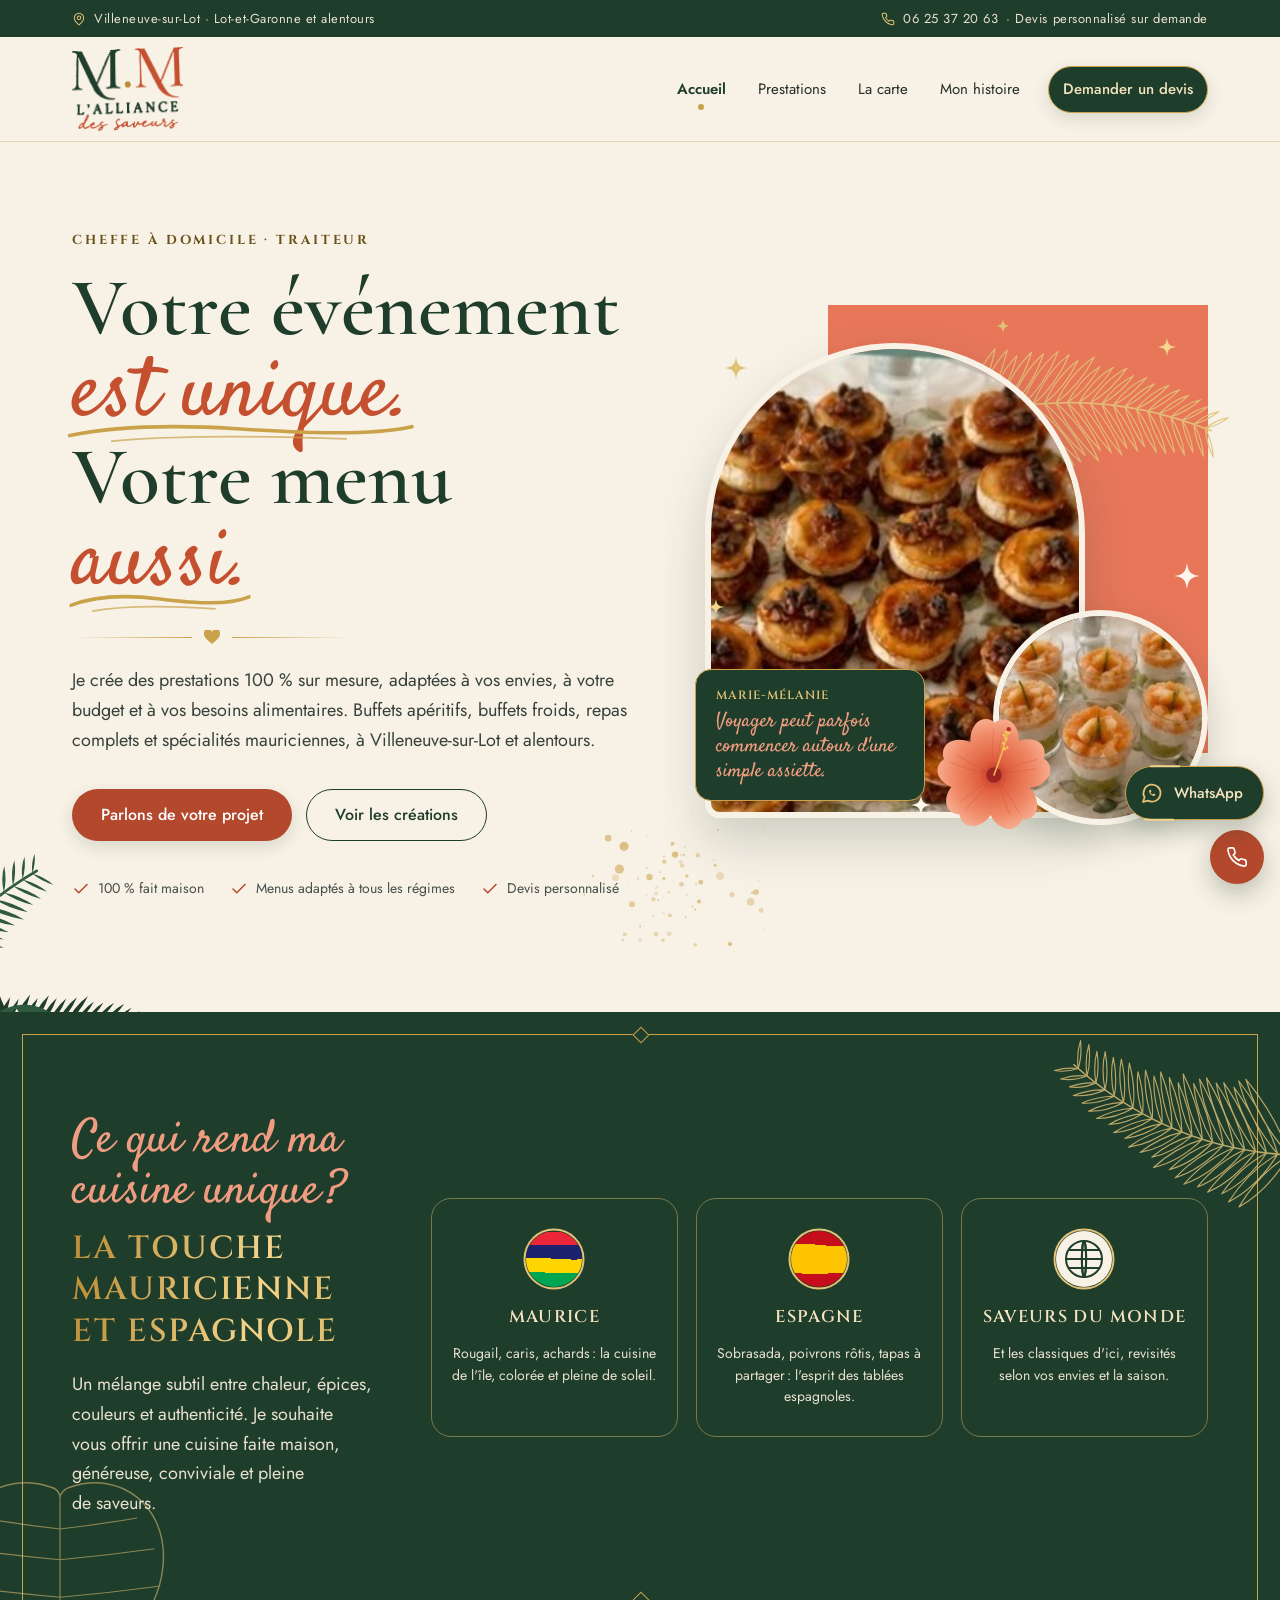
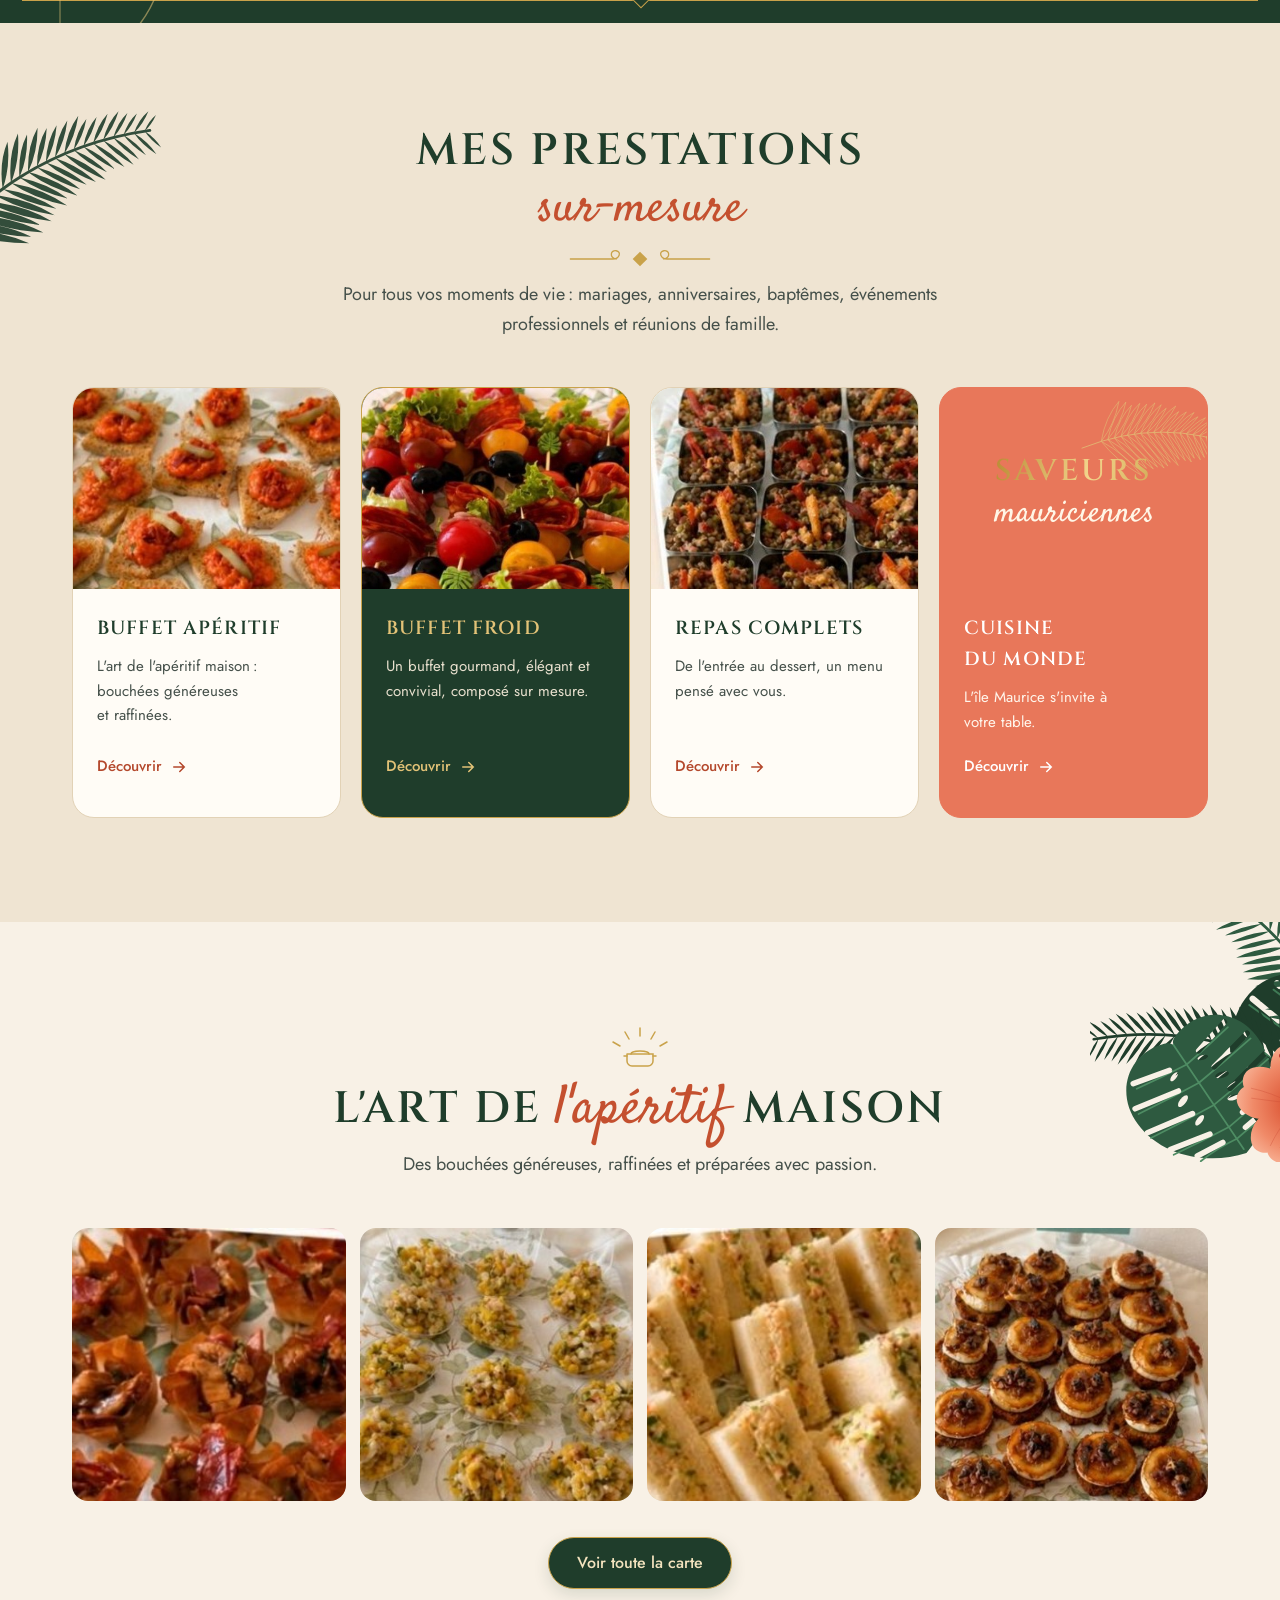
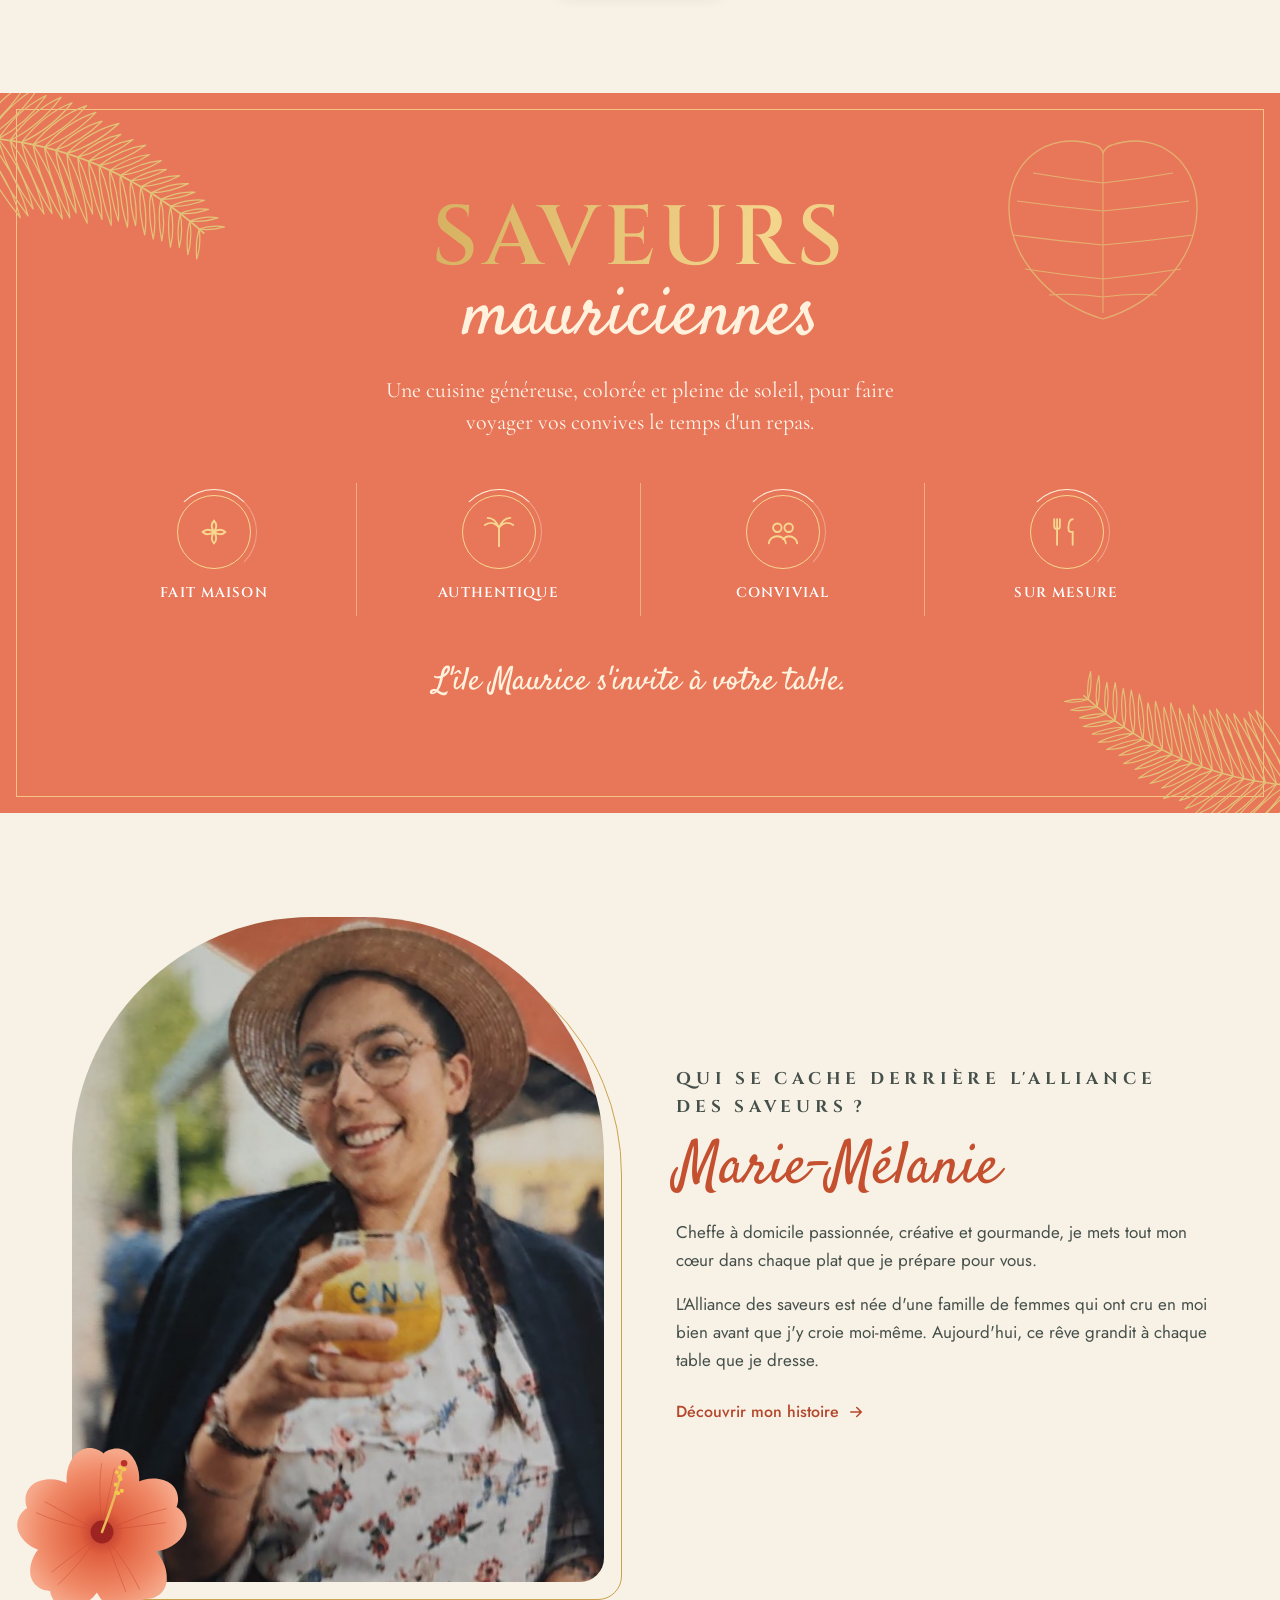
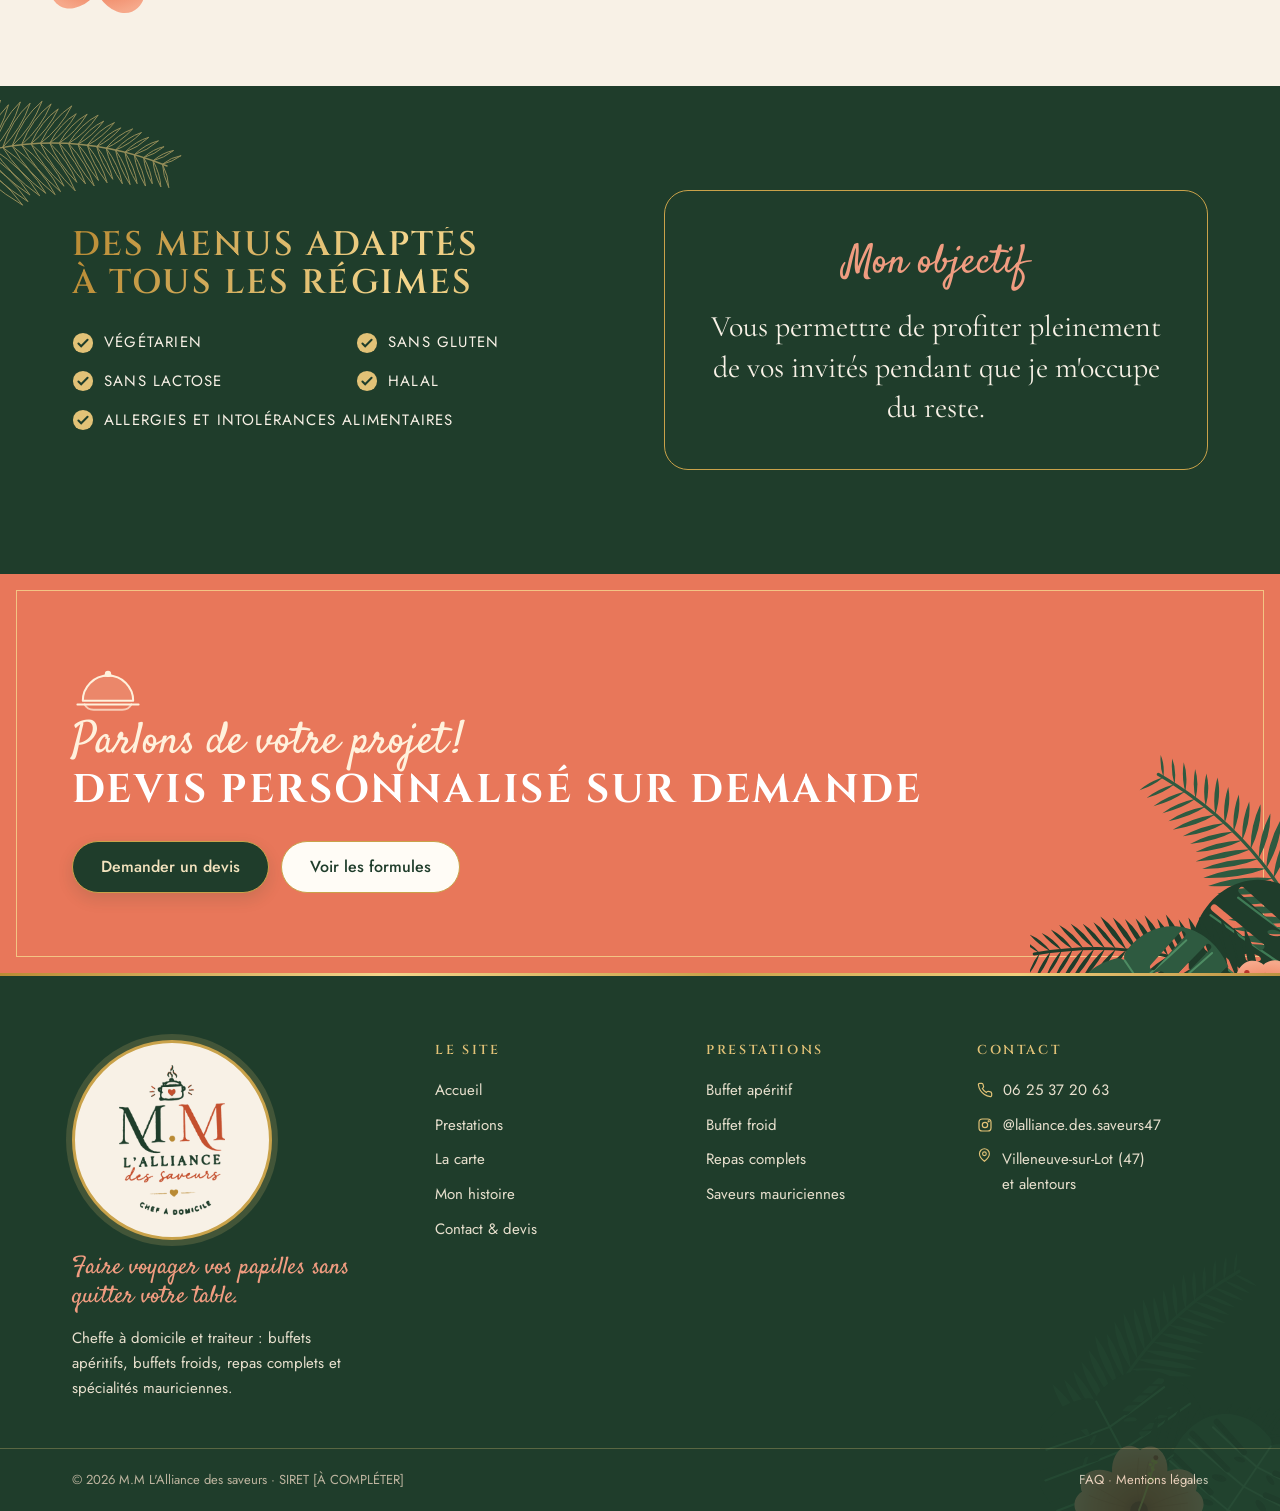
==== index.html @ 0df4523c "Site L'Alliance des saveurs avec animations SVG Co-Authored-By: Claude Opus 5.5 <noreply@anthropic.c" ====
<!doctype html>
<html lang="fr">
<head>
<meta charset="utf-8">
<meta name="viewport" content="width=device-width, initial-scale=1, viewport-fit=cover">
<title>M.M L'Alliance des saveurs</title>
<meta name="description" content="Marie-Mélanie, cheffe à domicile et traiteur à Villeneuve-sur-Lot (47) : buffets apéritifs, buffets froids, repas complets et spécialités mauriciennes et espagnoles, 100 % sur mesure.">
<meta property="og:type" content="website">
<meta property="og:locale" content="fr_FR">
<meta property="og:site_name" content="M.M L'Alliance des saveurs">
<meta property="og:title" content="M.M L'Alliance des saveurs">
<meta property="og:description" content="Marie-Mélanie, cheffe à domicile et traiteur à Villeneuve-sur-Lot (47) : buffets apéritifs, buffets froids, repas complets et spécialités mauriciennes et espagnoles, 100 % sur mesure.">
<meta property="og:image" content="img/chevre.jpg">
<meta name="theme-color" content="#1F3D2B">
<link rel="preconnect" href="https://fonts.googleapis.com">
<link rel="preconnect" href="https://fonts.gstatic.com" crossorigin>
<link rel="stylesheet" href="https://fonts.googleapis.com/css2?family=Cinzel:wght@500;600;700&family=Cormorant+Garamond:ital,wght@0,500;0,600;0,700;1,500&family=Jost:wght@400;500;600&family=Satisfy&display=swap">
<link rel="stylesheet" href="style.css">
<link rel="stylesheet" href="svg-anim.css">
<script type="application/ld+json">{"@context":"https://schema.org","@type":"FoodEstablishment","name":"M.M L'Alliance des saveurs","description":"Cheffe à domicile et traiteur : buffets apéritifs, buffets froids, repas complets, spécialités mauriciennes et espagnoles.","telephone":"+33625372063","servesCuisine":["Mauricienne","Espagnole","Cuisine du monde"],"address":{"@type":"PostalAddress","addressLocality":"Villeneuve-sur-Lot","postalCode":"47300","addressRegion":"Nouvelle-Aquitaine","addressCountry":"FR"},"areaServed":{"@type":"AdministrativeArea","name":"Lot-et-Garonne"},"founder":{"@type":"Person","name":"Marie-Mélanie","jobTitle":"Cheffe à domicile"},"sameAs":["https://www.instagram.com/lalliance.des.saveurs47/"],"priceRange":"Sur devis"}</script>
</head>
<body>
<a class="skip" href="#contenu">Aller au contenu</a>
<div class="topbar"><div class="wrap">
<span class="tb-place"><svg width="14" height="14" viewBox="0 0 24 24" fill="none" stroke="#E2C277" stroke-width="1.8" stroke-linecap="round" aria-hidden="true"><path d="M20 10c0 6-8 12-8 12S4 16 4 10a8 8 0 0 1 16 0z"/><circle cx="12" cy="10" r="3"/></svg>Villeneuve-sur-Lot · Lot-et-Garonne et alentours</span>
<span><svg width="14" height="14" viewBox="0 0 24 24" fill="none" stroke="#E2C277" stroke-width="1.8" stroke-linecap="round" aria-hidden="true"><path d="M22 16.9v3a2 2 0 0 1-2.2 2 19.8 19.8 0 0 1-8.6-3.1 19.5 19.5 0 0 1-6-6A19.8 19.8 0 0 1 2.1 4.2 2 2 0 0 1 4.1 2h3a2 2 0 0 1 2 1.7c.1.9.4 1.8.7 2.7a2 2 0 0 1-.5 2.1L8 9.8a16 16 0 0 0 6 6l1.3-1.3a2 2 0 0 1 2.1-.4c.9.3 1.8.6 2.7.7a2 2 0 0 1 1.7 2z"/></svg>06 25 37 20 63<span class="tb-extra"> · Devis personnalisé sur demande</span></span>
</div></div>
<header class="site-header"><div class="wrap header-in">
<a class="logo" href="index.html" aria-label="M.M L'Alliance des saveurs, accueil"><img class="logo-img" src="img/logo-word.png" width="900" height="680" alt="M.M L'Alliance des saveurs"></a>
<div class="header-actions">
<a class="btn btn-primary btn-sm header-cta" href="contact.html">Devis</a>
<button class="menu-btn" type="button" aria-expanded="false" aria-controls="nav" aria-label="Ouvrir le menu"><svg class="ico-open" width="20" height="20" viewBox="0 0 24 24" fill="none" stroke="currentColor" stroke-width="1.8" stroke-linecap="round" aria-hidden="true"><path d="M4 7h16M4 12h16M4 17h10"/></svg><svg class="ico-close" width="20" height="20" viewBox="0 0 24 24" fill="none" stroke="currentColor" stroke-width="1.8" stroke-linecap="round" aria-hidden="true"><path d="M6 6l12 12M18 6 6 18"/></svg></button>
</div>
<nav id="nav" class="nav" aria-label="Navigation principale">
<a href="index.html" aria-current="page">Accueil</a><a href="prestations.html">Prestations</a><a href="carte.html">La carte</a><a href="cheffe.html">Mon histoire</a>
<a class="btn btn-dark btn-sm" href="contact.html">Demander un devis</a>
</nav>
<div class="progress" aria-hidden="true"><span></span></div>
</div></header>
<main id="contenu" tabindex="-1">
<!-- HERO -->
<section class="hero has-deco">
  <div class="leaf hide-sm" style="width:220px;height:170px;left:44%;bottom:40px;opacity:.7" aria-hidden="true"><svg><use href="#splatter"/></svg></div>
  <div class="leaf hide-sm" style="width:300px;height:300px;left:-150px;bottom:-140px" aria-hidden="true"><svg><use href="#bouquet"/></svg></div>
  <div class="wrap over">
    <div>
      <p class="eyebrow">Cheffe à domicile · Traiteur</p>
      <h1>Votre événement <span class="script">est unique.</span><br>Votre menu <span class="script">aussi.</span></h1>
      <div class="heart-rule" style="justify-content:flex-start;margin-top:24px"><svg width="16" height="14" viewBox="0 0 24 21" aria-hidden="true"><path d="M12 21C5 15 0 11 0 6a6 6 0 0 1 12-2 6 6 0 0 1 12 2c0 5-5 9-12 15z" fill="currentColor"/></svg></div>
      <p class="lead">Je crée des prestations 100 % sur mesure, adaptées à vos envies, à votre budget et à vos besoins alimentaires. Buffets apéritifs, buffets froids, repas complets et spécialités mauriciennes, à Villeneuve-sur-Lot et alentours.</p>
      <div class="hero-ctas">
        <a class="btn btn-primary" href="contact.html">Parlons de votre projet</a>
        <a class="btn btn-ghost" href="carte.html">Voir les créations</a>
      </div>
      <ul class="hero-ticks">
        <li><svg width="18" height="18" viewBox="0 0 24 24" fill="none" stroke="#B4482C" stroke-width="2" stroke-linecap="round" aria-hidden="true"><path d="M20 6 9 17l-5-5"/></svg>100 % fait maison</li>
        <li><svg width="18" height="18" viewBox="0 0 24 24" fill="none" stroke="#B4482C" stroke-width="2" stroke-linecap="round" aria-hidden="true"><path d="M20 6 9 17l-5-5"/></svg>Menus adaptés à tous les régimes</li>
        <li><svg width="18" height="18" viewBox="0 0 24 24" fill="none" stroke="#B4482C" stroke-width="2" stroke-linecap="round" aria-hidden="true"><path d="M20 6 9 17l-5-5"/></svg>Devis personnalisé</li>
      </ul>
    </div>
    <div class="hero-visual">
      <div class="blob"></div>
      <div class="leaf" style="width:62%;height:56%;right:-6%;top:-4%;opacity:.9" aria-hidden="true"><svg><use href="#palm-gold"/></svg></div>
      <img class="main" src="img/chevre.jpg" alt="Toasts de chèvre, miel et noix dressés sur un plateau">
      <img class="round" src="img/saumon.jpg" alt="Verrines crevettes, crème et avocat">
      <div class="leaf" style="width:120px;height:120px;right:30%;bottom:-10px" aria-hidden="true"><svg><use href="#hibiscus"/></svg></div>
      <div class="badge"><span class="caps">Marie-Mélanie</span><p style="font-family:var(--f-script);font-size:20px;color:var(--rose);line-height:1.25">Voyager peut parfois commencer autour d'une simple assiette.</p></div>
    </div>
  </div>
</section>

<!-- INSPIRATIONS -->
<section class="section bg-green has-deco" aria-labelledby="insp-t">
  <div class="gold-frame" style="background:#1F3D2B"></div>
  <div class="leaf" style="width:300px;height:270px;right:-60px;top:-40px;transform:rotate(200deg);opacity:.8" aria-hidden="true"><svg><use href="#palm-gold"/></svg></div>
  <div class="leaf hide-sm" style="width:220px;height:220px;left:-50px;bottom:-60px;opacity:.55" aria-hidden="true"><svg><use href="#monstera-gold"/></svg></div>
  <div class="wrap insp over">
    <div class="sec-head" style="margin:0">
      <span class="script" style="font-size:clamp(34px,4vw,46px);line-height:1.1">Ce qui rend ma cuisine unique ?</span>
      <h2 id="insp-t" class="title" style="font-size:clamp(24px,2.6vw,32px);line-height:1.3">La touche mauricienne et espagnole</h2>
      <p class="lead" style="margin-top:8px">Un mélange subtil entre chaleur, épices, couleurs et authenticité. Je souhaite vous offrir une cuisine faite maison, généreuse, conviviale et pleine de saveurs.</p>
    </div>
    <ul class="insp-list">
      <li>
        <svg width="64" height="64" viewBox="0 0 64 64" role="img" aria-label="Drapeau de Maurice"><defs><clipPath id="cm"><circle cx="32" cy="32" r="28"/></clipPath></defs><g clip-path="url(#cm)"><rect y="4" width="64" height="14" fill="#EA2839"/><rect y="18" width="64" height="14" fill="#1A206D"/><rect y="32" width="64" height="14" fill="#FFD500"/><rect y="46" width="64" height="14" fill="#00A551"/></g><circle cx="32" cy="32" r="29.5" fill="none" stroke="#E2C277" stroke-width="2"/></svg>
        <span class="caps">Maurice</span>
        <p>Rougail, caris, achards : la cuisine de l'île, colorée et pleine de soleil.</p>
      </li>
      <li>
        <svg width="64" height="64" viewBox="0 0 64 64" role="img" aria-label="Drapeau de l'Espagne"><defs><clipPath id="ce"><circle cx="32" cy="32" r="28"/></clipPath></defs><g clip-path="url(#ce)"><rect width="64" height="64" fill="#C60B1E"/><rect y="18" width="64" height="28" fill="#FFC400"/></g><circle cx="32" cy="32" r="29.5" fill="none" stroke="#E2C277" stroke-width="2"/></svg>
        <span class="caps">Espagne</span>
        <p>Sobrasada, poivrons rôtis, tapas à partager : l'esprit des tablées espagnoles.</p>
      </li>
      <li>
        <svg width="64" height="64" viewBox="0 0 64 64" role="img" aria-label="Globe : saveurs du monde"><circle cx="32" cy="32" r="28" fill="#F8F1E6"/><g fill="none" stroke="#1F3D2B" stroke-width="2"><circle cx="32" cy="32" r="18"/><ellipse cx="32" cy="32" rx="8" ry="18"/><path d="M14 32h36M17 23h30M17 41h30"/></g><circle cx="32" cy="32" r="29.5" fill="none" stroke="#E2C277" stroke-width="2"/></svg>
        <span class="caps">Saveurs du monde</span>
        <p>Et les classiques d'ici, revisités selon vos envies et la saison.</p>
      </li>
    </ul>
  </div>
</section>

<!-- PRESTATIONS -->
<section class="section bg-sand has-deco">
  <div class="leaf hide-sm" style="width:280px;height:250px;left:-90px;top:40px;transform:rotate(-30deg);opacity:.9" aria-hidden="true"><svg><use href="#palm"/></svg></div>
  <div class="wrap over">
    <div class="sec-head center">
      <h2 class="title">Mes prestations</h2>
      <span class="script">sur-mesure</span>
      <p class="lead">Pour tous vos moments de vie : mariages, anniversaires, baptêmes, événements professionnels et réunions de famille.</p>
    </div>
    <div class="grid-4">
      <a class="card" href="prestations.html#buffet-aperitif">
        <img loading="lazy" decoding="async" src="img/poivrons.jpg" alt="Toasts de tapenade de poivrons et sobrasada">
        <div class="card-body"><h3>Buffet apéritif</h3><p>L'art de l'apéritif maison : bouchées généreuses et raffinées.</p><span class="link-arrow">Découvrir <svg width="18" height="18" viewBox="0 0 24 24" fill="none" stroke="currentColor" stroke-width="2" stroke-linecap="round" aria-hidden="true"><path d="M5 12h14M13 6l6 6-6 6"/></svg></span></div>
      </a>
      <a class="card dark" href="prestations.html#buffet-froid">
        <img loading="lazy" decoding="async" src="img/brochettes.jpg" alt="Brochettes de charcuterie, tomates cerises et olives">
        <div class="card-body"><h3>Buffet froid</h3><p>Un buffet gourmand, élégant et convivial, composé sur mesure.</p><span class="link-arrow">Découvrir <svg width="18" height="18" viewBox="0 0 24 24" fill="none" stroke="currentColor" stroke-width="2" stroke-linecap="round" aria-hidden="true"><path d="M5 12h14M13 6l6 6-6 6"/></svg></span></div>
      </a>
      <a class="card" href="prestations.html#repas">
        <img loading="lazy" decoding="async" src="img/lentilles.jpg" alt="Verrines de salade de lentilles">
        <div class="card-body"><h3>Repas complets</h3><p>De l'entrée au dessert, un menu pensé avec vous.</p><span class="link-arrow">Découvrir <svg width="18" height="18" viewBox="0 0 24 24" fill="none" stroke="currentColor" stroke-width="2" stroke-linecap="round" aria-hidden="true"><path d="M5 12h14M13 6l6 6-6 6"/></svg></span></div>
      </a>
      <a class="card coral" href="prestations.html#maurice">
        <div class="coral-art"><div class="leaf" style="inset:-10% -20% auto auto;width:70%;height:80%;opacity:.8" aria-hidden="true"><svg><use href="#palm-gold"/></svg></div><span class="caps foil over">Saveurs</span><span class="script over">mauriciennes</span></div>
        <div class="card-body"><h3>Cuisine du monde</h3><p>L'île Maurice s'invite à votre table.</p><span class="link-arrow">Découvrir <svg width="18" height="18" viewBox="0 0 24 24" fill="none" stroke="currentColor" stroke-width="2" stroke-linecap="round" aria-hidden="true"><path d="M5 12h14M13 6l6 6-6 6"/></svg></span></div>
      </a>
    </div>
  </div>
</section>

<!-- APERITIF MAISON -->
<section class="section has-deco">
  <div class="leaf hide-sm" style="width:300px;height:300px;right:-110px;top:-60px;transform:scaleX(-1)" aria-hidden="true"><svg><use href="#bouquet"/></svg></div>
  <div class="wrap over">
    <div class="sec-head center">
      <div class="sunburst" aria-hidden="true"><svg width="70" height="44" viewBox="0 0 70 44" fill="none" stroke="currentColor" stroke-width="1.5" stroke-linecap="round"><path d="M35 2v8M20 6l4 7M50 6l-4 7M8 16l7 4M62 16l-7 4"/><path d="M22 28h26v7a5 5 0 0 1-5 5H27a5 5 0 0 1-5-5z"/><path d="M19 30h3M48 30h3M26 28a9 3 0 0 1 18 0"/></svg></div>
      <h2 class="title">L'art de <span class="script" style="font-size:1.25em;text-transform:none;letter-spacing:0">l'apéritif</span> maison</h2>
      <p class="lead">Des bouchées généreuses, raffinées et préparées avec passion.</p>
    </div>
    <div class="gallery">
      <img loading="lazy" decoding="async" src="img/feuilletes.jpg" alt="Feuilletés à la viande">
      <img loading="lazy" decoding="async" src="img/mangue.jpg" alt="Tartares fraîcheur à la mangue en cuillères">
      <img loading="lazy" decoding="async" src="img/sandwichs.jpg" alt="Sandwichs au surimi">
      <img loading="lazy" decoding="async" src="img/chevre.jpg" alt="Toasts chèvre, miel et noix">
    </div>
    <div style="display:flex;justify-content:center;margin-top:36px"><a class="btn btn-dark" href="carte.html">Voir toute la carte</a></div>
  </div>
</section>

<!-- SAVEURS MAURICIENNES -->
<section class="section bg-coral framed has-deco" aria-labelledby="mu-t">
  <div class="leaf" style="width:320px;height:290px;left:-80px;top:-50px;transform:rotate(20deg)" aria-hidden="true"><svg><use href="#palm-gold"/></svg></div>
  <div class="leaf hide-sm" style="width:300px;height:270px;right:-70px;bottom:-60px;transform:rotate(200deg)" aria-hidden="true"><svg><use href="#palm-gold"/></svg></div>
  <div class="leaf hide-sm" style="width:200px;height:200px;right:6%;top:30px;opacity:.75" aria-hidden="true"><svg><use href="#monstera-gold"/></svg></div>
  <div class="wrap over" style="text-align:center">
    <h2 id="mu-t" class="caps foil" style="font-size:clamp(44px,7vw,84px);letter-spacing:.06em;line-height:1">Saveurs</h2>
    <p class="script" style="color:#FFF1DC;font-size:clamp(44px,6vw,72px);line-height:1">mauriciennes</p>
    <p style="max-width:52ch;margin:22px auto 0;font-family:var(--f-serif);font-size:22px;line-height:1.45;color:#FFF6EC">Une cuisine généreuse, colorée et pleine de soleil, pour faire voyager vos convives le temps d'un repas.</p>
    <ul class="values" style="margin-top:44px">
      <li><span class="ring"><svg width="34" height="34" viewBox="0 0 24 24" fill="none" stroke="#F7D78F" stroke-width="1.3" stroke-linecap="round" aria-hidden="true"><path d="M12 12c-2-3-2-6 0-8 2 2 2 5 0 8zM12 12c3-2 6-2 8 0-2 2-5 2-8 0zM12 12c2 3 2 6 0 8-2-2-2-5 0-8zM12 12c-3 2-6 2-8 0 2-2 5-2 8 0z"/></svg></span><span class="caps">Fait maison</span></li>
      <li><span class="ring"><svg width="34" height="34" viewBox="0 0 24 24" fill="none" stroke="#F7D78F" stroke-width="1.3" stroke-linecap="round" aria-hidden="true"><path d="M12 22V9M12 9C9 5 5 5 2 7M12 9c3-4 7-4 10-2M12 9C10 4 7 2 4 2M12 9c2-5 5-7 8-7"/></svg></span><span class="caps">Authentique</span></li>
      <li><span class="ring"><svg width="34" height="34" viewBox="0 0 24 24" fill="none" stroke="#F7D78F" stroke-width="1.3" stroke-linecap="round" aria-hidden="true"><circle cx="8" cy="9" r="3"/><circle cx="16" cy="9" r="3"/><path d="M2 20c0-3 3-5 6-5s6 2 6 5M12 17c1-1 2.5-2 4-2 3 0 6 2 6 5"/></svg></span><span class="caps">Convivial</span></li>
      <li><span class="ring"><svg width="34" height="34" viewBox="0 0 24 24" fill="none" stroke="#F7D78F" stroke-width="1.3" stroke-linecap="round" aria-hidden="true"><path d="M5 3v18M3 3v5a2 2 0 0 0 4 0V3M16 3c-2 0-3 3-3 6s1 3 3 3v9"/></svg></span><span class="caps">Sur mesure</span></li>
    </ul>
    <p class="script" style="color:#FFF1DC;font-size:32px;margin-top:40px">L'île Maurice s'invite à votre table.</p>
  </div>
</section>

<!-- CHEFFE -->
<section class="section has-deco">
  <div class="wrap over">
    <div class="split">
      <div class="split-img arch"><img loading="lazy" decoding="async" src="img/cheffe.jpg" alt="La cheffe de M.M L'Alliance des saveurs, souriante, chapeau de paille"><div class="leaf" style="width:180px;height:180px;left:-60px;bottom:-40px" aria-hidden="true"><svg><use href="#hibiscus"/></svg></div></div>
      <div class="split-text">
        <p class="eyebrow">Qui se cache derrière L'Alliance des saveurs ?</p>
        <h2><span class="script" style="font-size:1.3em">Marie-Mélanie</span></h2>
        <p>Cheffe à domicile passionnée, créative et gourmande, je mets tout mon cœur dans chaque plat que je prépare pour vous.</p>
        <p>L'Alliance des saveurs est née d'une famille de femmes qui ont cru en moi bien avant que j'y croie moi-même. Aujourd'hui, ce rêve grandit à chaque table que je dresse.</p>
        <a class="link-arrow" href="cheffe.html" style="color:var(--terra)">Découvrir mon histoire <svg width="18" height="18" viewBox="0 0 24 24" fill="none" stroke="currentColor" stroke-width="2" stroke-linecap="round" aria-hidden="true"><path d="M5 12h14M13 6l6 6-6 6"/></svg></a>
      </div>
    </div>
  </div>
</section>

<!-- REGIMES + OBJECTIF -->
<section class="section bg-green has-deco">
  <div class="leaf hide-sm" style="width:260px;height:240px;left:-70px;top:-40px;opacity:.6" aria-hidden="true"><svg><use href="#palm-gold"/></svg></div>
  <div class="wrap over" style="display:grid;grid-template-columns:repeat(auto-fit,minmax(min(100%,380px),1fr));gap:48px;align-items:center">
    <div>
      <h2 class="title" style="font-size:clamp(24px,3vw,34px)">Des menus adaptés à tous les régimes</h2>
      <ul class="regimes">
        <li><svg width="22" height="22" viewBox="0 0 24 24" aria-hidden="true"><circle cx="12" cy="12" r="11" fill="#E2C277"/><path d="M7 12.5l3 3 7-7" fill="none" stroke="#1F3D2B" stroke-width="2.2" stroke-linecap="round"/></svg>Végétarien</li>
        <li><svg width="22" height="22" viewBox="0 0 24 24" aria-hidden="true"><circle cx="12" cy="12" r="11" fill="#E2C277"/><path d="M7 12.5l3 3 7-7" fill="none" stroke="#1F3D2B" stroke-width="2.2" stroke-linecap="round"/></svg>Sans gluten</li>
        <li><svg width="22" height="22" viewBox="0 0 24 24" aria-hidden="true"><circle cx="12" cy="12" r="11" fill="#E2C277"/><path d="M7 12.5l3 3 7-7" fill="none" stroke="#1F3D2B" stroke-width="2.2" stroke-linecap="round"/></svg>Sans lactose</li>
        <li><svg width="22" height="22" viewBox="0 0 24 24" aria-hidden="true"><circle cx="12" cy="12" r="11" fill="#E2C277"/><path d="M7 12.5l3 3 7-7" fill="none" stroke="#1F3D2B" stroke-width="2.2" stroke-linecap="round"/></svg>Halal</li>
        <li style="grid-column:1/-1"><svg width="22" height="22" viewBox="0 0 24 24" aria-hidden="true"><circle cx="12" cy="12" r="11" fill="#E2C277"/><path d="M7 12.5l3 3 7-7" fill="none" stroke="#1F3D2B" stroke-width="2.2" stroke-linecap="round"/></svg>Allergies et intolérances alimentaires</li>
      </ul>
    </div>
    <figure class="quote">
      <span class="script">Mon objectif</span>
      <blockquote>Vous permettre de profiter pleinement de vos invités pendant que je m'occupe du reste.</blockquote>
    </figure>
  </div>
</section>

<!-- CTA -->
<section class="cta-band bg-coral framed has-deco">
  <div class="leaf hide-sm" style="width:340px;height:340px;right:-90px;bottom:-120px;transform:scaleX(-1)" aria-hidden="true"><svg><use href="#bouquet"/></svg></div>
  <div class="wrap over">
    <div><span class="script">Parlons de votre projet !</span><h2>Devis personnalisé sur demande</h2></div>
    <div class="actions"><a class="btn btn-dark" href="contact.html">Demander un devis</a><a class="btn btn-light" href="prestations.html#formules">Voir les formules</a></div>
  </div>
</section>

</main>
<footer class="site-footer">
<div class="foot-leaf" aria-hidden="true"><svg><use href="#bouquet"/></svg></div>
<div class="wrap footer-grid">
<div>
<a class="logo logo-medal" href="index.html" aria-label="M.M L'Alliance des saveurs, accueil"><img src="img/logo-full.png" width="631" height="900" alt="M.M L'Alliance des saveurs, chef à domicile"></a>
<p class="foot-tag">Faire voyager vos papilles sans quitter votre table.</p>
<p style="margin-top:14px;max-width:34ch">Cheffe à domicile et traiteur : buffets apéritifs, buffets froids, repas complets et spécialités mauriciennes.</p>
</div>
<div><h3>Le site</h3><ul>
<li><a href="index.html">Accueil</a></li><li><a href="prestations.html">Prestations</a></li><li><a href="carte.html">La carte</a></li><li><a href="cheffe.html">Mon histoire</a></li><li><a href="contact.html">Contact &amp; devis</a></li>
</ul></div>
<div><h3>Prestations</h3><ul>
<li><a href="prestations.html#buffet-aperitif">Buffet apéritif</a></li><li><a href="prestations.html#buffet-froid">Buffet froid</a></li><li><a href="prestations.html#repas">Repas complets</a></li><li><a href="prestations.html#maurice">Saveurs mauriciennes</a></li>
</ul></div>
<div><h3>Contact</h3><ul>
<li style="display:flex;gap:10px;align-items:center"><svg width="16" height="16" viewBox="0 0 24 24" fill="none" stroke="#E2C277" stroke-width="1.8" stroke-linecap="round" aria-hidden="true"><path d="M22 16.9v3a2 2 0 0 1-2.2 2 19.8 19.8 0 0 1-8.6-3.1 19.5 19.5 0 0 1-6-6A19.8 19.8 0 0 1 2.1 4.2 2 2 0 0 1 4.1 2h3a2 2 0 0 1 2 1.7c.1.9.4 1.8.7 2.7a2 2 0 0 1-.5 2.1L8 9.8a16 16 0 0 0 6 6l1.3-1.3a2 2 0 0 1 2.1-.4c.9.3 1.8.6 2.7.7a2 2 0 0 1 1.7 2z"/></svg>06 25 37 20 63</li>
<li><a href="https://www.instagram.com/lalliance.des.saveurs47/" style="display:flex;gap:10px;align-items:center"><svg width="16" height="16" viewBox="0 0 24 24" fill="none" stroke="#E2C277" stroke-width="1.8" stroke-linecap="round" aria-hidden="true"><rect x="3" y="3" width="18" height="18" rx="5"/><circle cx="12" cy="12" r="4"/><circle cx="17.5" cy="6.5" r=".8" fill="#E2C277"/></svg>@lalliance.des.saveurs47</a></li>
<li style="display:flex;gap:10px;align-items:flex-start"><svg width="16" height="16" viewBox="0 0 24 24" fill="none" stroke="#E2C277" stroke-width="1.8" stroke-linecap="round" aria-hidden="true"><path d="M20 10c0 6-8 12-8 12S4 16 4 10a8 8 0 0 1 16 0z"/><circle cx="12" cy="10" r="3"/></svg>Villeneuve-sur-Lot (47) et alentours</li>
</ul></div>
</div>
<div class="foot-bottom"><div class="wrap"><span>© <span id="year">2026</span> M.M L'Alliance des saveurs · SIRET [À COMPLÉTER]</span><span><a href="contact.html#faq">FAQ</a> · <a href="contact.html">Mentions légales</a></span></div></div>
</footer>
<div class="toast" role="status" aria-live="polite"></div>
<div class="nav-scrim" hidden></div>
<div class="lightbox" hidden role="dialog" aria-modal="true" aria-label="Photo agrandie"><button type="button" class="lb-close" aria-label="Fermer la photo"><svg width="22" height="22" viewBox="0 0 24 24" fill="none" stroke="currentColor" stroke-width="2" stroke-linecap="round" aria-hidden="true"><path d="M6 6l12 12M18 6 6 18"/></svg></button><figure><img alt=""><figcaption></figcaption></figure></div>
<button type="button" class="to-top" aria-label="Revenir en haut de la page" hidden><svg width="20" height="20" viewBox="0 0 24 24" fill="none" stroke="currentColor" stroke-width="2" stroke-linecap="round" aria-hidden="true"><path d="M12 19V5M6 11l6-6 6 6"/></svg></button>
<div class="fab">
<a class="wa" href="https://wa.me/33625372063?text=Bonjour%2C%20je%20vous%20contacte%20depuis%20votre%20site%20L%27Alliance%20des%20saveurs%20pour%20un%20devis." target="_blank" rel="noopener" aria-label="Écrire sur WhatsApp au 06 25 37 20 63"><svg width="24" height="24" viewBox="0 0 24 24" fill="none" stroke="#E2C277" stroke-width="1.8" stroke-linecap="round" stroke-linejoin="round" aria-hidden="true"><path d="M3 21l1.6-4.7A8.5 8.5 0 1 1 8 19.6L3 21z"/><path d="M9 9.5c0 3 2.5 5.5 5.5 5.5l1-1.5-2-1-1 1c-1-.5-1.5-1-2-2l1-1-1-2-1.5 1z" fill="#E2C277" stroke="none"/></svg>WhatsApp</a>
<a class="call" href="tel:+33625372063" aria-label="Appeler le 06 25 37 20 63"><svg width="22" height="22" viewBox="0 0 24 24" fill="none" stroke="#FFFFFF" stroke-width="1.8" stroke-linecap="round" aria-hidden="true"><path d="M22 16.9v3a2 2 0 0 1-2.2 2 19.8 19.8 0 0 1-8.6-3.1 19.5 19.5 0 0 1-6-6A19.8 19.8 0 0 1 2.1 4.2 2 2 0 0 1 4.1 2h3a2 2 0 0 1 2 1.7c.1.9.4 1.8.7 2.7a2 2 0 0 1-.5 2.1L8 9.8a16 16 0 0 0 6 6l1.3-1.3a2 2 0 0 1 2.1-.4c.9.3 1.8.6 2.7.7a2 2 0 0 1 1.7 2z"/></svg><span>Appeler</span></a>
</div>
<script src="app.js"></script>
<script src="svg-anim.js"></script>
</body>
</html>
---- style.css ----
/* Layout: site vitrine multipage — bandeaux pleine largeur alternant crème / vert / corail, contenu dans .wrap */
:root{
  --cream:#F8F1E6; --sand:#EFE4D2; --paper:#FFFCF6;
  --green:#1F3D2B; --green-2:#2E5A40;
  --gold:#C9A24A; --gold-l:#E2C277; --gold-d:#7E611E;
  --coral:#E8775A; --terra:#B4482C; --script:#C4502F; --rose:#F09C80;
  --ink:#25302A; --muted:#45504A; --on-dark:#E8E0CE; --line:#E2D2B6;
  --f-caps:'Cinzel', 'Trajan Pro', Georgia, serif;
  --f-serif:'Cormorant Garamond', Garamond, Georgia, serif;
  --f-script:'Satisfy', 'Brush Script MT', cursive;
  --foil:linear-gradient(100deg,#B98B34 0%,#F3D58C 28%,#C9A24A 52%,#F0CF7E 74%,#A97C2A 100%);
  --f-body:'Jost', 'Avenir Next', 'Segoe UI', sans-serif;
  --gutter:clamp(16px, 4vw, 32px);
  color-scheme: light;
}
*{box-sizing:border-box}
html{scroll-behavior:smooth}
@media (prefers-reduced-motion: reduce){html{scroll-behavior:auto}*{transition:none!important;animation:none!important}}
body{margin:0;background:var(--cream);color:var(--ink);font-family:var(--f-body);font-size:16px;line-height:1.65;-webkit-font-smoothing:antialiased}
img{max-width:100%;display:block}
[hidden]{display:none!important}
main{display:block;overflow-x:clip}
a{color:var(--terra)}
a:hover{color:var(--green)}
:focus-visible{outline:2px solid var(--gold);outline-offset:3px;border-radius:4px}
h1,h2,h3{text-wrap:balance;margin:0}
p{margin:0}
.wrap{max-width:1200px;margin:0 auto;padding-inline:var(--gutter)}
.narrow{max-width:820px}

/* ---------- Type ---------- */
.caps{font-family:var(--f-caps);font-weight:600;letter-spacing:.08em;text-transform:uppercase}
.script{font-family:var(--f-script);font-weight:400;color:var(--script);letter-spacing:0;text-transform:none}
.eyebrow{font-family:var(--f-caps);font-size:13px;letter-spacing:.28em;text-transform:uppercase;color:var(--gold-d);font-weight:600}
.title{font-family:var(--f-caps);font-weight:600;font-size:clamp(28px,4vw,44px);letter-spacing:.06em;color:var(--green);line-height:1.1;text-transform:uppercase}
.title + .script{display:block;font-size:clamp(34px,4.6vw,48px);line-height:1.1;margin-top:-2px}
.lead{font-size:18px;color:var(--muted);max-width:60ch}
.sec-head{display:flex;flex-direction:column;gap:10px;margin-bottom:48px}
.sec-head.center{align-items:center;text-align:center}
.sec-head.center .lead{margin-inline:auto}
.divider{display:flex;align-items:center;gap:14px;width:min(320px,80%);color:var(--gold)}
.divider::before,.divider::after{content:"";flex:1;height:1px;background:currentColor}
.divider svg{flex:none}

/* ---------- Buttons ---------- */
.btn{display:inline-flex;align-items:center;justify-content:center;gap:10px;min-height:52px;padding:0 28px;border-radius:999px;font-family:var(--f-body);font-size:16px;font-weight:500;text-decoration:none;border:1.5px solid transparent;cursor:pointer;transition:transform .2s ease, background-color .2s ease, color .2s ease}
.btn:hover{transform:translateY(-1px)}
.btn-primary{background:var(--terra);color:#fff}
.btn-primary:hover{background:#9C3C22;color:#fff}
.btn-dark{background:var(--green);color:#F3E3BE;border-color:var(--gold)}
.btn-dark:hover{background:#163020;color:#F3E3BE}
.btn-ghost{background:transparent;color:var(--green);border-color:var(--green)}
.btn-ghost:hover{background:var(--green);color:var(--cream)}
.btn-light{background:var(--paper);color:var(--green);border-color:var(--gold)}
.btn-light:hover{background:#fff;color:var(--green)}
.btn-sm{min-height:44px;padding:0 20px;font-size:15px}
.link-arrow{display:inline-flex;align-items:center;gap:8px;font-weight:500;text-decoration:none;min-height:44px}
.link-arrow svg{transition:transform .2s}
.link-arrow:hover svg{transform:translateX(4px)}

/* ---------- Top bar + header ---------- */
.topbar{background:var(--green);color:var(--on-dark);font-size:13px;letter-spacing:.04em}
.topbar .wrap{display:flex;flex-wrap:wrap;justify-content:space-between;gap:4px 20px;padding-block:8px}
.topbar span,.topbar a{display:inline-flex;align-items:center;gap:8px;color:var(--on-dark);text-decoration:none}
.site-header{position:sticky;top:env(safe-area-inset-top,0px);z-index:40;background:rgba(248,241,230,.94);backdrop-filter:blur(8px);-webkit-backdrop-filter:blur(8px);border-bottom:1px solid var(--line)}
.header-in{display:flex;align-items:center;justify-content:space-between;gap:20px;min-height:76px}
.logo{display:flex;align-items:center;gap:12px;text-decoration:none;color:var(--green)}
.logo-text{display:flex;flex-direction:column;line-height:1}
.logo-mm{font-family:var(--f-serif);font-weight:700;font-size:30px;letter-spacing:.02em}
.logo-mm .dot{color:var(--gold)} .logo-mm .m2{color:var(--script)}
.logo-sub{font-family:var(--f-caps);font-size:11px;letter-spacing:.2em;margin-top:4px;text-transform:uppercase}
.logo-sub .script{font-size:16px}
.nav{display:flex;align-items:center;gap:4px}
.nav a{position:relative;color:var(--ink);text-decoration:none;font-size:15px;padding:10px 14px;border-radius:999px}
.nav a:not(.btn):hover{color:var(--green);background:var(--sand)}
.nav a[aria-current="page"]{color:var(--green);font-weight:600}
.nav a[aria-current="page"]::after{content:"";position:absolute;left:50%;bottom:2px;width:6px;height:6px;margin-left:-3px;border-radius:50%;background:var(--gold)}
.nav .btn{margin-left:10px;color:#F3E3BE}
.menu-btn{display:none;width:46px;height:46px;border-radius:50%;border:1px solid var(--gold);background:transparent;align-items:center;justify-content:center;cursor:pointer;color:var(--green)}
@media (max-width: 920px){
  .menu-btn{display:inline-flex}
  .nav{position:absolute;left:0;right:0;top:100%;flex-direction:column;align-items:stretch;gap:2px;background:var(--cream);border-bottom:1px solid var(--line);padding:12px var(--gutter) 20px;display:none}
  .nav.open{display:flex}
  .nav a{padding:14px 12px;border-radius:12px;font-size:17px}
  .nav a[aria-current="page"]::after{left:auto;right:16px;top:50%;margin-top:-3px}
  .nav .btn{margin:10px 0 0}
}

/* ---------- Sections ---------- */
.section{padding-block:clamp(64px,9vw,104px)}
.bg-sand{background:var(--sand)}
.bg-green{background:var(--green);color:var(--cream)}
.bg-green .title{color:var(--gold-l)}
.bg-green .script{color:var(--rose)}
.bg-green .lead{color:var(--on-dark)}
.bg-coral{background:var(--coral);color:#fff}
.framed{position:relative}
.framed::before{content:"";position:absolute;inset:16px;border:1px solid rgba(226,194,119,.55);pointer-events:none}
.bg-coral.framed::before{border-color:rgba(247,215,143,.8)}
.deco{position:absolute;pointer-events:none}
.has-deco{position:relative;overflow:hidden}
.has-deco > .wrap{position:relative}

/* ---------- Hero (accueil) ---------- */
.hero{position:relative;overflow:hidden}
.hero .wrap{display:grid;grid-template-columns:minmax(0,1.05fr) minmax(0,.95fr);gap:56px;align-items:center;padding-block:clamp(48px,7vw,88px) clamp(72px,9vw,112px)}
.hero h1{font-family:var(--f-serif);font-weight:600;font-size:clamp(44px,6.4vw,84px);line-height:.98;color:var(--green);margin-top:16px}
.hero h1 .script{font-size:1.02em}
.hero .lead{margin-top:22px}
.hero-ctas{display:flex;flex-wrap:wrap;gap:14px;margin-top:34px}
.hero-ticks{display:flex;flex-wrap:wrap;gap:12px 26px;margin:36px 0 0;padding:0;list-style:none;font-size:14px;color:var(--muted)}
.hero-ticks li{display:flex;align-items:center;gap:8px}
.hero-visual{position:relative;min-height:520px}
.hero-visual .blob{position:absolute;top:0;right:0;width:74%;height:86%;background:var(--coral);border-radius:0 0 0 260px}
.hero-visual .main{position:relative;width:74%;aspect-ratio:4/5;object-fit:cover;border-radius:260px 260px 20px 20px;border:6px solid var(--cream);margin:38px 0 0 2%;box-shadow:0 22px 50px rgba(31,61,43,.2)}
.hero-visual .round{position:absolute;right:0;bottom:0;width:42%;aspect-ratio:1;object-fit:cover;border-radius:50%;border:6px solid var(--cream);box-shadow:0 14px 34px rgba(31,61,43,.22)}
.hero-visual .badge{position:absolute;left:0;bottom:24px;background:var(--green);color:var(--cream);border:1px solid var(--gold);border-radius:16px;padding:16px 20px;max-width:230px}
.badge .caps{font-size:12px;color:var(--gold-l);display:block}
.badge p{font-size:14px;margin-top:4px;line-height:1.45}
@media (max-width: 900px){
  .hero .wrap{grid-template-columns:minmax(0,1fr);gap:40px}
  .hero-visual{min-height:0;max-width:520px;width:100%;margin-inline:auto}
}

/* ---------- Page hero (pages intérieures) ---------- */
.page-hero{background:var(--green);color:var(--cream);position:relative;overflow:hidden}
.page-hero .wrap{position:relative;padding-block:clamp(56px,8vw,96px);display:flex;flex-direction:column;align-items:center;text-align:center;gap:12px}
.crumbs{display:flex;flex-wrap:wrap;justify-content:center;gap:8px;font-size:13px;letter-spacing:.06em;color:var(--on-dark);margin:0;padding:0;list-style:none}
.crumbs a{color:var(--gold-l);text-decoration:none}
.crumbs li+li::before{content:"/";margin-right:8px;opacity:.6}
.page-hero h1{font-family:var(--f-caps);font-weight:600;font-size:clamp(34px,5.5vw,62px);letter-spacing:.06em;color:var(--gold-l);text-transform:uppercase;line-height:1.05}
.page-hero .script{font-size:clamp(36px,5vw,56px);color:var(--rose);line-height:1}
.page-hero .lead{color:var(--on-dark);margin-top:6px}

/* ---------- Inspirations ---------- */
.insp{display:grid;grid-template-columns:minmax(0,.8fr) minmax(0,2fr);gap:48px;align-items:center}
.insp-list{display:grid;grid-template-columns:repeat(3,minmax(0,1fr));gap:18px;margin:0;padding:0;list-style:none}
.insp-list li{display:flex;flex-direction:column;align-items:center;gap:12px;text-align:center;border:1px solid rgba(226,194,119,.45);border-radius:20px;padding:28px 18px}
.insp-list .caps{font-size:17px;color:#F3E3BE}
.insp-list p{font-size:14px;line-height:1.55;color:var(--on-dark)}
@media (max-width: 900px){.insp{grid-template-columns:minmax(0,1fr)}.insp-list{grid-template-columns:minmax(0,1fr)}}

/* ---------- Cards ---------- */
.grid-3{display:grid;grid-template-columns:repeat(3,minmax(0,1fr));gap:24px}
.grid-4{display:grid;grid-template-columns:repeat(4,minmax(0,1fr));gap:20px}
@media (max-width: 1000px){.grid-4{grid-template-columns:repeat(2,minmax(0,1fr))}}
@media (max-width: 860px){.grid-3{grid-template-columns:minmax(0,1fr)}}
@media (max-width: 520px){.grid-4{grid-template-columns:minmax(0,1fr)}}
.card{background:var(--paper);border:1px solid var(--line);border-radius:22px;overflow:hidden;display:flex;flex-direction:column;text-decoration:none;color:inherit;transition:transform .25s ease, box-shadow .25s ease}
a.card:hover{transform:translateY(-4px);box-shadow:0 18px 40px rgba(31,61,43,.12);color:inherit}
.card img{width:100%;aspect-ratio:4/3;object-fit:cover}
.card-body{padding:24px 24px 28px;display:flex;flex-direction:column;gap:10px;flex:1}
.card h3{font-family:var(--f-caps);font-size:19px;letter-spacing:.06em;text-transform:uppercase;color:var(--green);font-weight:600}
.card p{font-size:15px;color:var(--muted)}
.card .link-arrow{margin-top:auto;color:var(--terra);font-size:15px}
.card.dark{background:var(--green);border-color:var(--gold);color:var(--cream)}
.card.dark h3{color:var(--gold-l)} .card.dark p{color:var(--on-dark)} .card.dark .link-arrow{color:var(--gold-l)}
.card.coral{background:var(--coral);border-color:var(--coral);color:#fff}
.card.coral h3{color:#fff} .card.coral p{color:#FFF6EC} .card.coral .link-arrow{color:#fff}
.coral-art{aspect-ratio:4/3;display:flex;flex-direction:column;align-items:center;justify-content:center;gap:2px;position:relative;overflow:hidden}
.coral-art .caps{font-size:30px;color:#F7D78F;letter-spacing:.1em}
.coral-art .script{color:#FFF6E6;font-size:32px;line-height:1}

/* dish cards */
.dish{background:var(--paper);border:1px solid var(--line);border-radius:20px;overflow:hidden;display:flex;flex-direction:column}
.dish img,.dish .ph{width:100%;aspect-ratio:4/3;object-fit:cover}
.dish .ph{background:var(--green);display:flex;flex-direction:column;align-items:center;justify-content:center;gap:4px}
.dish .ph .script{color:var(--rose);font-size:28px}
.dish-body{padding:20px 22px 24px;display:flex;flex-direction:column;gap:6px}
.dish h3{font-family:var(--f-serif);font-size:24px;font-weight:600;color:var(--green);line-height:1.15}
.dish p{font-size:15px;color:var(--muted)}
.tag{align-self:flex-start;font-size:11px;letter-spacing:.12em;text-transform:uppercase;font-weight:600;color:var(--green-2);border:1px solid var(--green-2);border-radius:999px;padding:3px 10px}

/* tabs */
.tabs{display:inline-flex;flex-wrap:wrap;gap:6px;background:var(--paper);border:1px solid var(--line);border-radius:999px;padding:6px}
.tab{min-height:44px;padding:0 20px;border:0;border-radius:999px;background:transparent;color:var(--green);font-family:var(--f-body);font-size:15px;font-weight:500;cursor:pointer}
.tab[aria-selected="true"]{background:var(--green);color:#F3E3BE}
.tab:not([aria-selected="true"]):hover{background:var(--sand)}
@media (max-width: 560px){.tabs{border-radius:20px;width:100%}.tab{flex:1 1 auto}}

/* ---------- Split rows (prestations, cheffe) ---------- */
.split{display:grid;grid-template-columns:repeat(2,minmax(0,1fr));gap:clamp(32px,6vw,72px);align-items:center}
.split + .split{margin-top:clamp(64px,8vw,96px)}
.split.rev > :first-child{order:2}
.split-img{position:relative}
.split-img img{width:100%;aspect-ratio:5/4;object-fit:cover;border-radius:24px}
.split-img.arch img{aspect-ratio:4/5;border-radius:240px 240px 24px 24px;object-position:center top}
.split-img::after{content:"";position:absolute;inset:18px -18px -18px 18px;border:1.5px solid var(--gold);border-radius:24px;z-index:-1}
.split-img.arch::after{border-radius:240px 240px 24px 24px}
.split-text{display:flex;flex-direction:column;gap:16px;min-width:0}
.split-text h2{font-family:var(--f-serif);font-weight:600;font-size:clamp(32px,4vw,46px);line-height:1.08;color:var(--green)}
.split-text h2 .script{font-size:1.05em}
.split-text p{color:var(--muted);font-size:17px}
.checks{margin:4px 0 0;padding:0;list-style:none;display:flex;flex-direction:column;gap:10px}
.checks li{display:flex;gap:12px;align-items:flex-start;font-size:16px;color:var(--ink)}
.checks svg{flex:none;margin-top:4px}
@media (max-width: 860px){.split{grid-template-columns:minmax(0,1fr)}.split.rev > :first-child{order:0}.split-img{max-width:520px}}

/* moments */
.moments{display:flex;flex-wrap:wrap;justify-content:center;gap:16px 40px;margin:0;padding:0;list-style:none;font-size:14px;letter-spacing:.12em;text-transform:uppercase;color:var(--green)}
.moments li{display:flex;align-items:center;gap:10px}
.panel{background:var(--paper);border:1px solid var(--line);border-radius:24px;padding:32px 28px}

/* formules */
.formule{background:var(--paper);border:1px solid var(--line);border-radius:24px;padding:36px 30px;display:flex;flex-direction:column;gap:16px;position:relative}
.formule h3{font-family:var(--f-serif);font-size:34px;font-weight:600;color:var(--green);line-height:1.05}
.formule ul{margin:0;padding:0;list-style:none;display:flex;flex-direction:column;gap:10px;font-size:15px;color:var(--muted)}
.formule li{display:flex;gap:10px}
.formule li svg{flex:none;margin-top:4px}
.price{margin-top:auto;padding-top:16px;border-top:1px solid var(--line);font-size:15px}
.price strong{font-family:var(--f-serif);font-size:30px;color:var(--green)}
.formule.star{background:var(--green);border:2px solid var(--gold);color:var(--cream)}
.formule.star h3{color:var(--cream)} .formule.star ul{color:var(--on-dark)} .formule.star .price{border-color:rgba(226,194,119,.4)} .formule.star .price strong{color:var(--gold-l)} .formule.star .eyebrow{color:var(--gold-l)}
.ribbon{position:absolute;top:-15px;left:50%;transform:translateX(-50%);background:var(--gold);color:#1F1A10;font-size:12px;letter-spacing:.14em;text-transform:uppercase;font-weight:600;padding:6px 16px;border-radius:999px;white-space:nowrap}

/* steps */
.steps{list-style:none;margin:0;padding:0;display:grid;grid-template-columns:repeat(3,minmax(0,1fr));gap:40px;counter-reset:s}
.steps li{text-align:center;display:flex;flex-direction:column;align-items:center;gap:10px}
.steps .num{width:72px;height:72px;border-radius:50%;display:flex;align-items:center;justify-content:center;font-family:var(--f-caps);font-size:30px;font-weight:700}
.steps h3{font-family:var(--f-serif);font-size:28px;font-weight:600;color:var(--green);margin-top:8px}
.steps p{color:var(--muted)}
@media (max-width: 760px){.steps{grid-template-columns:minmax(0,1fr)}}

/* régimes + objectif */
.regimes{display:grid;grid-template-columns:repeat(2,minmax(0,1fr));gap:14px 24px;margin:28px 0 0;padding:0;list-style:none;font-size:15px;letter-spacing:.08em;text-transform:uppercase}
.regimes li{display:flex;align-items:center;gap:10px}
.quote{margin:0;border:1.5px solid var(--gold);border-radius:24px;padding:40px 36px;text-align:center}
.quote .script{font-size:40px;color:var(--rose)}
.quote blockquote{margin:10px 0 0;font-family:var(--f-serif);font-size:clamp(24px,2.6vw,30px);line-height:1.35;color:var(--cream)}

/* gallery */
.gallery{display:grid;grid-template-columns:repeat(4,minmax(0,1fr));gap:14px}
.gallery img{width:100%;aspect-ratio:1;object-fit:cover;border-radius:16px}
@media (max-width: 760px){.gallery{grid-template-columns:repeat(2,minmax(0,1fr))}}

/* CTA band */
.cta-band .wrap{display:flex;flex-wrap:wrap;align-items:center;justify-content:space-between;gap:28px;padding-block:clamp(56px,7vw,80px);position:relative}
.cta-band h2{font-family:var(--f-caps);font-weight:700;font-size:clamp(26px,3.4vw,40px);letter-spacing:.06em;text-transform:uppercase;line-height:1.15}
.cta-band .script{display:block;color:#FFF1DC;font-size:clamp(32px,4vw,44px);line-height:1.1}
.cta-band .actions{display:flex;flex-wrap:wrap;gap:12px}

/* contact */
.contact-grid{display:grid;grid-template-columns:minmax(0,.85fr) minmax(0,1.15fr);gap:48px;align-items:start}
@media (max-width: 900px){.contact-grid{grid-template-columns:minmax(0,1fr)}}
.info-list{list-style:none;margin:28px 0 0;padding:0;display:flex;flex-direction:column;gap:18px}
.info-list li{display:flex;gap:14px;align-items:flex-start}
.info-ico{flex:none;width:46px;height:46px;border-radius:50%;background:var(--green);display:flex;align-items:center;justify-content:center}
.info-list .caps{font-size:12px;color:var(--gold-d);display:block}
.info-list .val{font-size:18px;color:var(--ink);font-weight:500;user-select:all}
.form{background:var(--paper);border:2px solid var(--gold);border-radius:24px;padding:clamp(24px,4vw,40px);display:grid;grid-template-columns:repeat(2,minmax(0,1fr));gap:18px}
.form .full{grid-column:1/-1}
.field{display:flex;flex-direction:column;gap:6px;font-size:14px;font-weight:500;color:var(--ink)}
.field input,.field select,.field textarea{font-family:var(--f-body);font-size:16px;color:var(--ink);background:#fff;border:1px solid #CDBB9C;border-radius:10px;min-height:48px;padding:0 14px}
.field textarea{padding:12px 14px;min-height:120px;resize:vertical}
.field input:focus,.field select:focus,.field textarea:focus{outline:2px solid var(--gold);outline-offset:1px;border-color:var(--gold)}
.form .note{font-size:13px;color:var(--muted)}
.thanks{background:var(--paper);border:2px solid var(--gold);border-radius:24px;padding:56px 32px;text-align:center}
.thanks .script{font-size:52px}
@media (max-width: 560px){.form{grid-template-columns:minmax(0,1fr)}}

/* FAQ */
.faq{display:flex;flex-direction:column;gap:12px}
.faq details{background:var(--paper);border:1px solid var(--line);border-radius:16px;padding:2px 24px}
.faq summary{min-height:60px;display:flex;align-items:center;justify-content:space-between;gap:16px;cursor:pointer;list-style:none;font-family:var(--f-serif);font-size:22px;font-weight:600;color:var(--green)}
.faq summary::-webkit-details-marker{display:none}
.faq summary::after{content:"+";font-family:var(--f-body);font-size:24px;font-weight:400;color:var(--gold-d);transition:transform .2s}
.faq details[open] summary::after{transform:rotate(45deg)}
.faq details p{padding-bottom:20px;color:var(--muted)}

/* values */
.values{display:grid;grid-template-columns:repeat(4,minmax(0,1fr));gap:0;margin:0;padding:0;list-style:none}
.values li{display:flex;flex-direction:column;align-items:center;gap:12px;text-align:center;padding:12px 20px}
.values li+li{border-left:1px solid rgba(247,215,143,.6)}
.values .ring{width:74px;height:74px;border-radius:50%;border:1.5px solid #F7D78F;display:flex;align-items:center;justify-content:center}
.values .caps{font-size:14px;color:#fff}
.values p{font-size:14px;color:#FFF3E8;line-height:1.5}
@media (max-width: 760px){.values{grid-template-columns:repeat(2,minmax(0,1fr));row-gap:28px}.values li+li{border-left:0}}

/* ---------- DA : dorure, feuillages, éclats ---------- */
.foil{background:var(--foil);-webkit-background-clip:text;background-clip:text;color:transparent!important}
.bg-green .title,.page-hero h1{background:var(--foil);-webkit-background-clip:text;background-clip:text;color:transparent}
.leaf{position:absolute;pointer-events:none;z-index:0}
.leaf svg{width:100%;height:100%;display:block;overflow:visible}
.over{position:relative;z-index:1}
.gold-frame{position:absolute;inset:clamp(10px,2vw,22px);border:1px solid var(--gold);pointer-events:none;z-index:0}
.gold-frame::before,.gold-frame::after{content:"";position:absolute;width:10px;height:10px;border:1px solid var(--gold);transform:rotate(45deg);background:inherit}
.gold-frame::before{top:-6px;left:50%;margin-left:-5px}
.gold-frame::after{bottom:-6px;left:50%;margin-left:-5px}
.heart-rule{display:flex;align-items:center;justify-content:center;gap:12px;color:var(--gold)}
.heart-rule::before,.heart-rule::after{content:"";width:min(120px,22vw);height:1px;background:linear-gradient(90deg,transparent,var(--gold))}
.heart-rule::after{background:linear-gradient(90deg,var(--gold),transparent)}
.sunburst{display:flex;justify-content:center;color:var(--gold)}
.chip-gold{display:inline-flex;align-items:center;gap:8px;background:var(--foil);color:#2A220F;font-family:var(--f-body);font-size:12px;letter-spacing:.14em;text-transform:uppercase;font-weight:600;padding:8px 18px;border-radius:999px 999px 999px 999px}
@media (max-width: 700px){.leaf.hide-sm{display:none}}

/* ---------- Footer ---------- */
.site-footer{background:var(--green);color:var(--on-dark);font-size:15px}
.footer-grid{display:grid;grid-template-columns:minmax(0,1.4fr) repeat(3,minmax(0,1fr));gap:40px;padding-block:64px 48px}
.site-footer h3{font-family:var(--f-caps);font-size:13px;letter-spacing:.2em;text-transform:uppercase;color:var(--gold-l);margin-bottom:16px;font-weight:600}
.site-footer ul{list-style:none;margin:0;padding:0;display:flex;flex-direction:column;gap:10px}
.site-footer a{color:var(--on-dark);text-decoration:none}
.site-footer a:hover{color:var(--gold-l)}
.site-footer .logo{color:var(--cream)}
.site-footer .logo-mm .m2{color:var(--rose)} .site-footer .logo-mm .dot{color:var(--gold-l)}
.site-footer .logo-sub{color:var(--gold-l)}
.foot-tag{font-family:var(--f-script);font-size:24px;color:var(--rose);margin-top:14px;line-height:1.2}
.foot-bottom{border-top:1px solid rgba(226,194,119,.3)}
.foot-bottom .wrap{display:flex;flex-wrap:wrap;justify-content:space-between;gap:8px 24px;padding-block:20px;font-size:13px;color:#BDB49F}
@media (max-width: 900px){.footer-grid{grid-template-columns:repeat(2,minmax(0,1fr))}}
@media (max-width: 520px){.footer-grid{grid-template-columns:minmax(0,1fr)}}

/* ---------- Floating actions ---------- */
.fab{position:fixed;right:max(16px, env(safe-area-inset-right, 0px));bottom:calc(16px + env(safe-area-inset-bottom, 0px));z-index:50;display:flex;flex-direction:column;align-items:flex-end;gap:10px}
.fab a{display:inline-flex;align-items:center;gap:10px;text-decoration:none;box-shadow:0 10px 24px rgba(31,61,43,.28);font-weight:500;font-size:15px}
.fab .wa{background:var(--green);color:#F3E3BE;border:1.5px solid var(--gold);height:54px;padding:0 20px 0 14px;border-radius:999px}
.fab .call{background:var(--terra);width:54px;height:54px;border-radius:50%;justify-content:center;color:#fff}
.fab .call span{display:none}
@media (max-width: 600px){
  .fab{left:12px;right:12px;flex-direction:row}
  .fab a{flex:1;justify-content:center;height:52px}
  .fab .call{width:auto;border-radius:999px;color:#fff}
  .fab .call span{display:inline}
  body{padding-bottom:76px}
}

/* ================= Finitions UX / UI ================= */
html{scroll-padding-top:120px}
::selection{background:#F3D58C;color:#1F3D2B}
.skip{position:absolute;left:12px;top:-60px;z-index:100;background:var(--green);color:#F3E3BE;padding:12px 18px;border-radius:0 0 12px 12px;text-decoration:none;transition:top .2s}
.skip:focus{top:0}
main:focus{outline:none}

/* header compact au défilement */
.site-header{transition:box-shadow .3s ease, background-color .3s ease}
.site-header.scrolled{box-shadow:0 8px 28px rgba(31,61,43,.12);background:rgba(248,241,230,.98)}
.header-in{transition:min-height .3s ease}
.site-header.scrolled .header-in{min-height:64px}
.header-actions{display:flex;align-items:center;gap:10px}
.header-cta{display:none}
.menu-btn .ico-close{display:none}
.menu-btn[aria-expanded="true"] .ico-open{display:none}
.menu-btn[aria-expanded="true"] .ico-close{display:block}
.nav-scrim{position:fixed;inset:0;background:rgba(20,40,28,.35);z-index:35}
@media (max-width: 920px){
  .header-cta{display:inline-flex;min-height:42px;padding:0 16px}
  .nav{display:flex;visibility:hidden;opacity:0;transform:translateY(-10px);transition:opacity .25s ease, transform .25s ease, visibility 0s linear .25s;box-shadow:0 18px 30px rgba(31,61,43,.15);max-height:calc(100vh - 140px);overflow:auto}
  .nav.open{visibility:visible;opacity:1;transform:none;transition:opacity .25s ease, transform .25s ease, visibility 0s}
  .nav .btn{display:none}
  body.menu-open{overflow:hidden}
}
@media (max-width: 600px){
  .topbar .tb-place{display:none}
  .topbar .wrap{justify-content:center}
  .logo-mm{font-size:26px}
}
@media (max-width: 360px){.header-cta{display:none!important}}

/* micro-interactions photos et cartes */
.card,.dish{overflow:hidden}
.card img,.dish img{transition:transform .6s cubic-bezier(.2,.7,.2,1)}
a.card:hover img,.dish:hover img{transform:scale(1.05)}
.dish{transition:transform .25s ease, box-shadow .25s ease}
.dish:hover{transform:translateY(-3px);box-shadow:0 16px 34px rgba(31,61,43,.12)}
.formule{transition:transform .25s ease, box-shadow .25s ease}
.formule:hover{transform:translateY(-4px);box-shadow:0 18px 40px rgba(31,61,43,.14)}
.gallery img{transition:transform .4s ease, filter .4s ease}
[data-zoom]{cursor:zoom-in}
.gallery img[data-zoom]:hover{transform:scale(1.03);filter:saturate(1.08)}
.btn-primary,.btn-dark{box-shadow:0 6px 16px rgba(31,61,43,.14)}
.btn:active{transform:translateY(0) scale(.98)}
.faq summary:hover{color:var(--terra)}
.faq details[open]{border-color:var(--gold);box-shadow:0 10px 24px rgba(31,61,43,.08)}
.faq details[open] p{animation:fadeUp .3s ease}
[role="tabpanel"]:not([hidden]){animation:fadeUp .35s ease}
@keyframes fadeUp{from{opacity:.35;transform:translateY(6px)}to{opacity:1;transform:none}}
.field input:user-invalid,.field textarea:user-invalid{border-color:var(--terra);background:#FFF6F2}
.tab-count{display:inline-flex;align-items:center;justify-content:center;min-width:22px;height:22px;margin-left:8px;padding:0 6px;border-radius:999px;font-size:12px;background:var(--sand);color:var(--green)}
.tab[aria-selected="true"] .tab-count{background:rgba(226,194,119,.25);color:#F3E3BE}

/* visionneuse photo */
.lightbox{position:fixed;inset:0;z-index:90;background:rgba(16,32,22,.88);display:flex;align-items:center;justify-content:center;padding:calc(24px + env(safe-area-inset-top,0px)) 16px calc(24px + env(safe-area-inset-bottom,0px));animation:fadeUp .25s ease}
.lightbox figure{margin:0;max-width:min(1000px,100%);display:flex;flex-direction:column;align-items:center;gap:14px}
.lightbox img{max-height:78vh;width:auto;border-radius:16px;border:3px solid var(--gold);box-shadow:0 30px 60px rgba(0,0,0,.4)}
.lightbox figcaption{font-family:var(--f-script);font-size:28px;color:#F3E3BE;text-align:center}
.lb-close{position:absolute;top:calc(16px + env(safe-area-inset-top,0px));right:16px;width:48px;height:48px;border-radius:50%;border:1px solid var(--gold);background:var(--green);color:#F3E3BE;display:flex;align-items:center;justify-content:center;cursor:pointer}
body.lb-open{overflow:hidden}

/* retour en haut */
.to-top{position:fixed;left:max(16px, env(safe-area-inset-left, 0px));bottom:calc(16px + env(safe-area-inset-bottom, 0px));z-index:45;width:48px;height:48px;border-radius:50%;border:1px solid var(--gold);background:var(--paper);color:var(--green);display:flex;align-items:center;justify-content:center;cursor:pointer;box-shadow:0 8px 20px rgba(31,61,43,.18);transition:transform .2s}
.to-top:hover{transform:translateY(-2px)}
@media (max-width: 600px){.to-top{left:auto;right:16px;bottom:calc(80px + env(safe-area-inset-bottom, 0px))}}

/* ================= Mouvement ================= */
/* 1. Transitions entre pages (navigateurs récents ; ailleurs, navigation normale) */
@view-transition{navigation:auto}
.site-header{view-transition-name:site-header}
.topbar{view-transition-name:topbar}
::view-transition-old(root){animation:vtOut .28s ease both}
::view-transition-new(root){animation:vtIn .42s cubic-bezier(.2,.7,.2,1) both}
@keyframes vtOut{to{opacity:0;transform:translateY(-8px)}}
@keyframes vtIn{from{opacity:0;transform:translateY(12px)}}

/* 2. Apparition au défilement : seulement les blocs sous la ligne de flottaison, jamais invisibles */
.reveal{opacity:.4;transform:translateY(22px);transition:opacity .7s ease, transform .8s cubic-bezier(.2,.7,.2,1);transition-delay:var(--d,0s)}
.reveal.in{opacity:1;transform:none}

/* 3. Feuillages vivants */
.leaf svg{transform-origin:22% 88%;animation:sway 7s ease-in-out infinite alternate}
.leaf:nth-of-type(2n) svg{animation-duration:9s;animation-delay:-3s}
.leaf:nth-of-type(3n) svg{animation-duration:11s;animation-delay:-5s}
@keyframes sway{from{transform:rotate(-1.6deg)}to{transform:rotate(1.8deg)}}
.leaf[data-parallax]{will-change:translate}

@media (prefers-reduced-motion: reduce){
  @view-transition{navigation:none}
  .reveal{opacity:1!important;transform:none!important}
  .leaf svg{animation:none}
}

/* ================= Finitions avancées ================= */
/* Typographie française */
p,li,figcaption,blockquote{text-wrap:pretty;hyphens:auto;-webkit-hyphens:auto}
.lead,.split-text p{hanging-punctuation:first}

/* Dorure qui accroche la lumière */
.foil,.bg-green .title,.page-hero h1{background-size:220% 100%;animation:shine 9s ease-in-out infinite}
@keyframes shine{0%,100%{background-position:0% 50%}50%{background-position:100% 50%}}

/* Soulignement doré du menu */
@media (min-width: 921px){
  .nav a:not(.btn)::before{content:"";position:absolute;left:14px;right:14px;bottom:6px;height:1px;background:var(--gold);transform:scaleX(0);transform-origin:left;transition:transform .3s ease}
  .nav a:not(.btn):hover::before{transform:scaleX(1)}
  .nav a:not(.btn):hover{background:transparent}
}

/* Barre de progression de lecture */
.progress{position:absolute;left:0;right:0;bottom:-1px;height:2px;pointer-events:none}
.progress span{display:block;height:100%;background:var(--foil);transform-origin:left;transform:scaleX(var(--p,0))}

/* Photos : fond doré pendant le chargement */
.card img,.dish img,.gallery img,.split-img img,.hero-visual img{background:linear-gradient(110deg,#EADCC4 30%,#F6E7C2 50%,#EADCC4 70%) 0 0/250% 100%;animation:shimmer 1.6s linear infinite}
.card img.loaded,.dish img.loaded,.gallery img.loaded,.split-img img.loaded,.hero-visual img.loaded{animation:none;background:none}
@keyframes shimmer{to{background-position:-250% 0}}

/* Flèches des boutons */
.btn svg{transition:transform .25s ease}
.btn:hover svg{transform:translateX(3px)}

/* Toast */
.toast{position:fixed;left:50%;bottom:calc(24px + env(safe-area-inset-bottom,0px));z-index:95;transform:translate(-50%,20px);opacity:0;pointer-events:none;background:var(--green);color:#F3E3BE;border:1px solid var(--gold);border-radius:999px;padding:12px 22px;font-size:15px;box-shadow:0 14px 30px rgba(31,61,43,.3);transition:opacity .3s ease, transform .3s ease;max-width:calc(100% - 32px);text-align:center}
.toast.show{opacity:1;transform:translate(-50%,0)}
@media (max-width: 600px){.toast{bottom:calc(84px + env(safe-area-inset-bottom,0px))}}

/* Filtre de la carte */
.filters{display:flex;flex-wrap:wrap;align-items:center;gap:10px 14px;margin:-12px 0 28px}
.filters-label{font-size:13px;letter-spacing:.14em;text-transform:uppercase;color:var(--gold-d);font-weight:600}
.chip{display:inline-flex;align-items:center;gap:8px;min-height:40px;padding:0 16px;border-radius:999px;border:1px solid var(--line);background:var(--paper);color:var(--green);font-family:var(--f-body);font-size:14px;font-weight:500;cursor:pointer;transition:background-color .2s,border-color .2s,color .2s}
.chip:hover{border-color:var(--gold)}
.chip[aria-pressed="true"]{background:var(--green-2);border-color:var(--green-2);color:#F3E3BE}
.filters-note{font-size:14px;color:var(--muted)}
.dish.is-filtered{display:none}

/* Pied de page : liseré et bouquet */
.site-footer{position:relative;overflow:hidden;border-top:3px solid transparent;border-image:var(--foil) 1}
.site-footer .footer-grid{position:relative;z-index:1}
.foot-leaf{position:absolute;right:-80px;bottom:-60px;width:320px;height:320px;opacity:.18;pointer-events:none}
.foot-leaf svg{width:100%;height:100%}

@media (prefers-reduced-motion: reduce){
  .foil,.bg-green .title,.page-hero h1{animation:none}
  .card img,.dish img,.gallery img,.split-img img,.hero-visual img{animation:none}
}


/* ================= Correctifs lisibilité + logo ================= */
.logo{flex:none;line-height:0}
.logo-svg{display:block;height:56px;width:auto;overflow:visible}
.site-header.scrolled .logo-svg{height:48px}
.logo-svg{transition:height .3s ease}
.site-footer .logo-stack{height:150px}
@media (max-width: 600px){
  .logo-svg{height:48px}
  .site-header.scrolled .logo-svg{height:42px}
  .topbar .tb-extra{display:none}
  .topbar{font-size:14px;letter-spacing:.02em}
  .header-in{min-height:68px;gap:12px}
  .header-actions{gap:8px}
  .fab .call span{display:inline}
  .fab .call{width:auto;border-radius:999px}
}
/* Accroches plus lisibles */
.eyebrow{color:#6A5118;font-weight:700}
.hero .eyebrow{font-size:13px;letter-spacing:.22em}
@media (max-width: 600px){
  .eyebrow{font-size:12px;letter-spacing:.16em}
  .hero h1{font-size:clamp(42px,12vw,56px);line-height:1.02}
  .hero .lead{font-size:17px;line-height:1.6}
  .hero .wrap{padding-block:36px 72px}
}
.hero h1,.hero .lead,.hero .eyebrow{position:relative;z-index:2}
.script{color:var(--script)}
.hero .lead{color:#36423B}

/* Logo agrandi */
.logo-svg{height:78px}
.header-in{min-height:96px}
.site-header.scrolled .header-in{min-height:76px}
.site-header.scrolled .logo-svg{height:62px}
@media (max-width: 920px){.logo-svg{height:68px}.header-in{min-height:84px}}
@media (max-width: 600px){
  .logo-svg{height:64px}
  .header-in{min-height:80px}
  .site-header.scrolled .header-in{min-height:68px}
  .site-header.scrolled .logo-svg{height:54px}
  .header-cta{padding:0 14px;font-size:15px}
}
@media (max-width: 380px){.logo-svg{height:56px}}
.site-footer .logo-stack{height:170px}
html{scroll-padding-top:140px}

/* Logo : tailles verrouillées (prioritaires) */
.logo svg.logo-svg{width:auto;height:78px;aspect-ratio:172/72;max-width:none;transition:height .3s ease}
.logo svg.logo-stack{height:170px;aspect-ratio:200/168}
.site-header.scrolled .logo svg.logo-svg{height:62px}
@media (max-width: 920px){.logo svg.logo-svg{height:68px}}
@media (max-width: 600px){
  .logo svg.logo-svg{height:62px}
  .site-header.scrolled .logo svg.logo-svg{height:54px}
}
@media (max-width: 370px){.logo svg.logo-svg{height:54px}}
.site-footer .logo svg.logo-stack{height:170px}

/* Logo officiel (image détourée de sa carte) */
.logo .logo-img{display:block;width:auto;height:84px;aspect-ratio:900/680;transition:height .3s ease}
.site-header.scrolled .logo .logo-img{height:64px}
.header-in{min-height:104px}
.site-header.scrolled .header-in{min-height:80px}
@media (max-width: 920px){.logo .logo-img{height:76px}.header-in{min-height:94px}}
@media (max-width: 600px){
  .logo .logo-img{height:72px}
  .header-in{min-height:90px}
  .site-header.scrolled .logo .logo-img{height:58px}
  .site-header.scrolled .header-in{min-height:74px}
}
.logo-medal{display:inline-flex;align-items:center;justify-content:center;width:200px;height:200px;border-radius:50%;background:var(--cream);border:3px solid var(--gold);box-shadow:0 0 0 6px rgba(226,194,119,.18)}
.logo-medal img{height:150px;width:auto}
html{scroll-padding-top:150px}
---- svg-anim.css ----
/* ================= Animations SVG ================= */

/* Vapeur au-dessus des verrines du hero */
.steam-svg{position:absolute;right:12%;bottom:34%;width:clamp(64px,17%,104px);z-index:3;pointer-events:none;overflow:visible;filter:drop-shadow(0 2px 6px rgba(31,61,43,.25))}
.steam{stroke-dashoffset:1.55;stroke-width:4;stroke-dasharray:.55 1;opacity:0;animation:steam 4.2s ease-in-out infinite}
.steam.s2{animation-delay:1.3s}
.steam.s3{animation-delay:2.6s}
@keyframes steam{
  0%{stroke-dashoffset:1.55;opacity:0;transform:translateY(8px)}
  25%{opacity:1}
  70%{opacity:.5}
  100%{stroke-dashoffset:.55;opacity:0;transform:translateY(-14px)}
}

/* Étincelles dorées */
.sparkles{position:absolute;inset:0;pointer-events:none;z-index:2;transition:translate .6s cubic-bezier(.2,.7,.2,1)}
.sparkles svg{position:absolute;height:auto;aspect-ratio:1;translate:-50% -50%;overflow:visible}
.spark{fill:#E2C277;transform-origin:center;transform-box:fill-box;animation:twinkle 3.6s ease-in-out infinite;animation-delay:var(--sd,0s)}
.sparkles svg:nth-child(2n) .spark{fill:#F3D58C;animation-duration:4.4s}
.sparkles svg:nth-child(3n) .spark{fill:#FFF6EC;animation-duration:5.2s}
@keyframes twinkle{
  0%,100%{opacity:0;transform:scale(.2) rotate(0)}
  45%{opacity:1;transform:scale(1) rotate(45deg)}
  60%{opacity:.9;transform:scale(.85) rotate(60deg)}
}
.page-sparks{z-index:0}

/* Souligné au pinceau sous les mots manuscrits */
.brushed{position:relative;display:inline-block}
.brush{position:absolute;left:-2%;right:-2%;bottom:-.12em;width:104%;height:.32em;overflow:visible;pointer-events:none}
.brush path{fill:none;stroke:var(--gold);stroke-width:3.2;stroke-linecap:round;stroke-dasharray:1;animation:draw 1.1s cubic-bezier(.6,.1,.2,1) both;animation-delay:var(--bd,.5s)}
.brush .b2{stroke-width:1.6;opacity:.7;animation-delay:calc(var(--bd,.5s) + .35s)}
.page-hero .brush path{stroke:var(--gold-l)}
@keyframes draw{from{stroke-dashoffset:1}to{stroke-dashoffset:0}}

/* Fleuron doré sous les titres */
.flourish{width:150px;height:22px;overflow:visible;margin-top:2px}
.flourish path{fill:none;stroke:var(--gold);stroke-width:1.4;stroke-linecap:round}
.flourish .gem{fill:var(--gold);stroke:none;transform-origin:80px 12px;animation:gem 4s ease-in-out infinite}
.bg-green .flourish path,.bg-coral .flourish path{stroke:var(--gold-l)}
.bg-green .flourish .gem,.bg-coral .flourish .gem{fill:var(--gold-l)}
@keyframes gem{0%,100%{transform:rotate(0) scale(1)}50%{transform:rotate(90deg) scale(1.25)}}

/* Traits qui se dessinent à l'apparition */
.to-draw .trace{stroke-dasharray:1;stroke-dashoffset:1;transition:stroke-dashoffset 1.3s cubic-bezier(.6,.1,.2,1) var(--td,0s)}
.to-draw .trace-fill{fill-opacity:0;transition:stroke-dashoffset 1.3s cubic-bezier(.6,.1,.2,1) var(--td,0s),fill-opacity .6s ease calc(var(--td,0s) + .8s)}
.to-draw.drawn .trace{stroke-dashoffset:0}
.to-draw.drawn .trace-fill{fill-opacity:1}
.to-draw .pop{transform-origin:center;transform-box:fill-box;transform:scale(0);transition:transform .5s cubic-bezier(.3,1.6,.5,1) var(--td,0s)}
.to-draw.drawn .pop{transform:scale(1)}

/* Anneaux des valeurs : orbite dorée */
.values .ring{position:relative}
.values .ring::after{content:"";position:absolute;inset:-7px;border-radius:50%;border:1.5px solid transparent;border-top-color:#FFF1DC;border-right-color:rgba(255,241,220,.35);animation:orbit 6s linear infinite}
.values li:nth-child(2) .ring::after{animation-duration:7.5s;animation-direction:reverse}
.values li:nth-child(3) .ring::after{animation-duration:9s}
.values li:nth-child(4) .ring::after{animation-duration:6.8s;animation-direction:reverse}
@keyframes orbit{to{transform:rotate(1turn)}}
.values li:hover .ring svg{animation:wiggle .6s ease}
@keyframes wiggle{25%{transform:rotate(-10deg) scale(1.08)}60%{transform:rotate(8deg) scale(1.08)}}

/* Cœur qui bat, traits qui s'étirent */
.heart-rule svg{animation:beat 2.4s ease-in-out infinite;transform-origin:center}
@keyframes beat{0%,40%,100%{transform:scale(1)}10%{transform:scale(1.28)}20%{transform:scale(.96)}30%{transform:scale(1.16)}}
.heart-rule::before,.heart-rule::after{animation:stretch 1.4s cubic-bezier(.6,.1,.2,1) both .3s}
.heart-rule::before{transform-origin:right}
.heart-rule::after{transform-origin:left}
@keyframes stretch{from{transform:scaleX(0)}}

/* Verre de l'apéritif : on trinque */
.sunburst svg{overflow:visible}
.sunburst svg path:first-child{animation:rays 2.8s ease-in-out infinite;transform-origin:35px 20px}
.sunburst svg path:nth-child(2),.sunburst svg path:nth-child(3){animation:cheers 3.6s ease-in-out infinite;transform-origin:35px 40px}
@keyframes rays{0%,100%{opacity:.45;transform:scale(.92)}50%{opacity:1;transform:scale(1.06)}}
@keyframes cheers{0%,70%,100%{transform:rotate(0)}78%{transform:rotate(-7deg)}86%{transform:rotate(5deg)}93%{transform:rotate(-2deg)}}

/* Pétales d'hibiscus et grains d'épices dans les bandeaux corail */
.petals{position:absolute;inset:0;width:100%;height:100%;pointer-events:none;z-index:0;overflow:visible}
.drift{transform-box:view-box;animation:fall var(--dur,14s) linear infinite;animation-delay:var(--del,0s);opacity:.0}
.drift > *{animation:spin calc(var(--dur,14s) / 2) ease-in-out infinite alternate}
.drift path{transform-box:fill-box;transform-origin:center}
@keyframes fall{
  0%{transform:translate(calc(var(--x) * 1px),-4px);opacity:0}
  10%{opacity:.85}
  50%{transform:translate(calc(var(--x) * 1px + 3px),calc(var(--fall) * .5px))}
  90%{opacity:.75}
  100%{transform:translate(calc(var(--x) * 1px - 2px),calc(var(--fall) * 1px));opacity:0}
}
@keyframes spin{from{rotate:0deg}to{rotate:var(--rot,180deg)}}
.bg-coral > .wrap,.bg-coral > .over{z-index:1}

/* Cloche qui se soulève */
.cloche{display:block;width:72px;height:auto;margin-bottom:6px;overflow:visible}
.c-lid{transform-box:view-box;transform-origin:68px 56px;animation:lid 4.8s cubic-bezier(.5,0,.3,1) infinite}
.c-steam{opacity:0;stroke-dasharray:12;animation:csteam 4.8s ease-in-out infinite}
@keyframes lid{0%,18%,72%,100%{transform:none}32%,58%{transform:translate(4px,-14px) rotate(16deg)}}
@keyframes csteam{0%,24%{opacity:0;stroke-dashoffset:12;transform:translateY(8px)}40%{opacity:1;stroke-dashoffset:0;transform:none}62%{opacity:0;transform:translateY(-8px)}100%{opacity:0}}

/* Étapes reliées par un chemin pointillé */
.steps{position:relative}
.steps li{position:relative;z-index:1}
.steps-path{position:absolute;left:16.6%;right:16.6%;top:6px;width:66.8%;height:60px;overflow:visible;z-index:0;pointer-events:none}
.steps-path path{fill:none;stroke:var(--gold);stroke-width:1.6;stroke-linecap:round;stroke-dasharray:2 4;stroke-dashoffset:0;clip-path:inset(0 100% 0 0);transition:clip-path 1.8s cubic-bezier(.6,.1,.2,1);animation:march 1.6s linear infinite}
.steps.drawn .steps-path path{clip-path:inset(0 0 0 0)}
@keyframes march{to{stroke-dashoffset:-12}}
.steps .num{position:relative}
.num-ring{position:absolute;inset:-9px;width:calc(100% + 18px);height:calc(100% + 18px);overflow:visible;transform:rotate(-90deg)}
.num-ring circle{fill:none;stroke:var(--gold);stroke-width:2;stroke-dasharray:.18 .07;animation:ringspin 12s linear infinite}
.steps li:nth-child(2) .num-ring circle{animation-direction:reverse}
@keyframes ringspin{to{stroke-dashoffset:-1}}
@media (max-width: 760px){.steps-path{display:none}}

/* Coche de remerciement */
.check-anim{display:block;width:84px;height:84px;margin:0 auto 6px}
.check-anim .ck-c{fill:none;stroke:var(--gold);stroke-width:3;stroke-dasharray:1;animation:draw .8s cubic-bezier(.6,.1,.2,1) both .1s}
.check-anim .ck-p{fill:none;stroke:var(--green);stroke-width:5;stroke-linecap:round;stroke-linejoin:round;stroke-dasharray:1;animation:draw .5s cubic-bezier(.6,.1,.2,1) both .75s}

/* WhatsApp : un éclat doré fait le tour du bouton */
.fab .wa{position:relative}
.wa-ring{position:absolute;inset:-4px;width:calc(100% + 8px);height:calc(100% + 8px);overflow:visible;pointer-events:none}
.wa-ring rect{fill:none;stroke:#F3D58C;stroke-width:2;stroke-linecap:round;stroke-dasharray:.12 .88;vector-effect:non-scaling-stroke;animation:ringrun 3.2s linear infinite}
@keyframes ringrun{to{stroke-dashoffset:-1}}

/* Plats mauriciens : l'hibiscus éclot au survol */
.dish .ph svg{transition:transform .8s cubic-bezier(.3,1.4,.5,1);animation:slowspin 40s linear infinite}
.dish:hover .ph svg{transform:scale(1.25)}
@keyframes slowspin{to{rotate:1turn}}

/* Bouquet du pied de page qui respire */
.foot-leaf svg{transform-origin:70% 90%;animation:sway 10s ease-in-out infinite alternate}

/* Page 404 : assiette vide */
.empty-plate{width:min(220px,60vw);height:auto;overflow:visible}
.empty-plate .plate-o{fill:#FFFCF6;stroke:var(--gold);stroke-width:2}
.empty-plate .plate-i{fill:none;stroke:var(--line);stroke-width:2}
.empty-plate .cutlery{fill:none;stroke:var(--green);stroke-width:3;stroke-linecap:round;stroke-linejoin:round}
.empty-plate .fork{transform-box:fill-box;transform-origin:50% 100%;animation:fork 3.4s ease-in-out infinite}
.empty-plate .knife{transform-box:fill-box;transform-origin:50% 100%;animation:fork 3.4s ease-in-out infinite reverse}
.empty-plate .crumb{fill:var(--gold);animation:twinkle 3s ease-in-out infinite}
.empty-plate .crumb:nth-of-type(2){animation-delay:1s}
.empty-plate .crumb:nth-of-type(3){animation-delay:2s}
.empty-plate .plate{transform-box:fill-box;transform-origin:center;animation:wobble 5s ease-in-out infinite}
@keyframes fork{0%,100%{transform:rotate(-6deg)}50%{transform:rotate(6deg) translateY(-4px)}}
@keyframes wobble{0%,100%{transform:rotate(0)}50%{transform:rotate(4deg)}}

@media (prefers-reduced-motion: reduce){
  .steam,.c-steam{display:none}
  .steps-path path{clip-path:none}
  .petals{display:none}
}
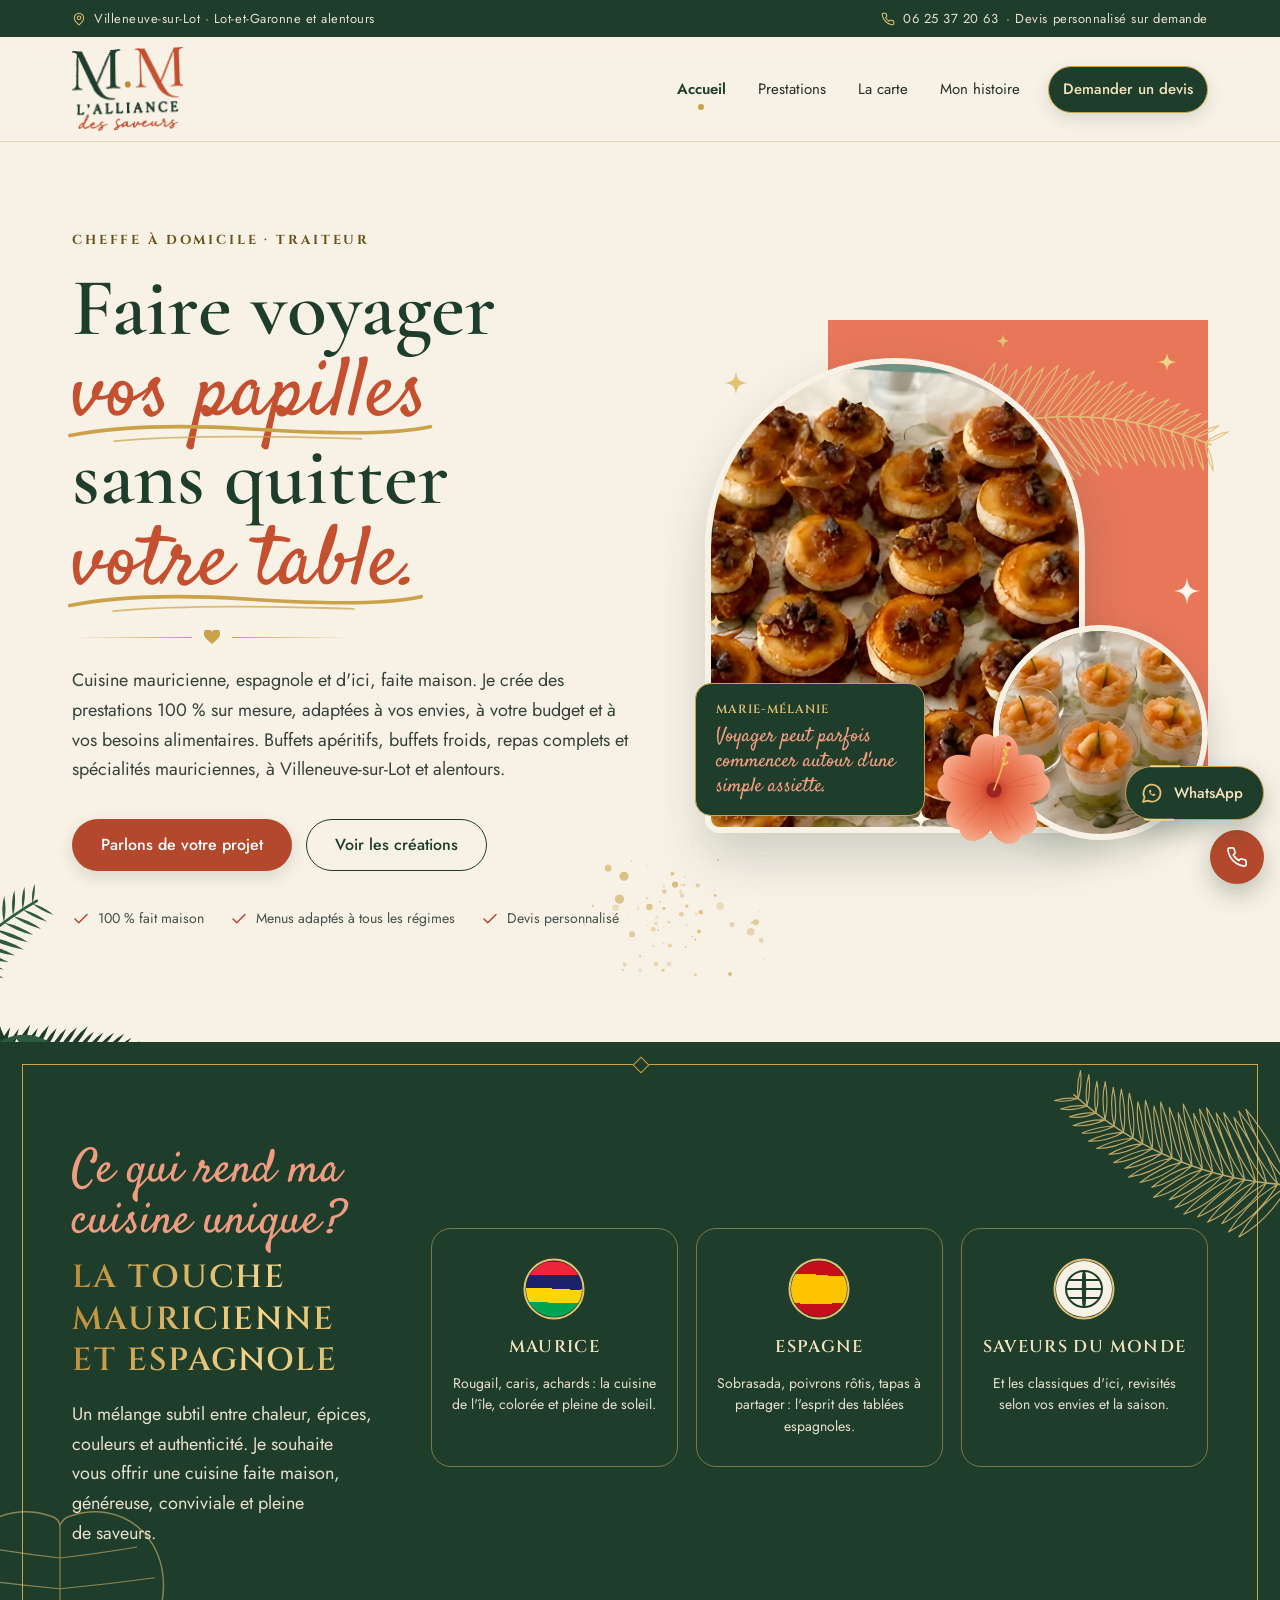
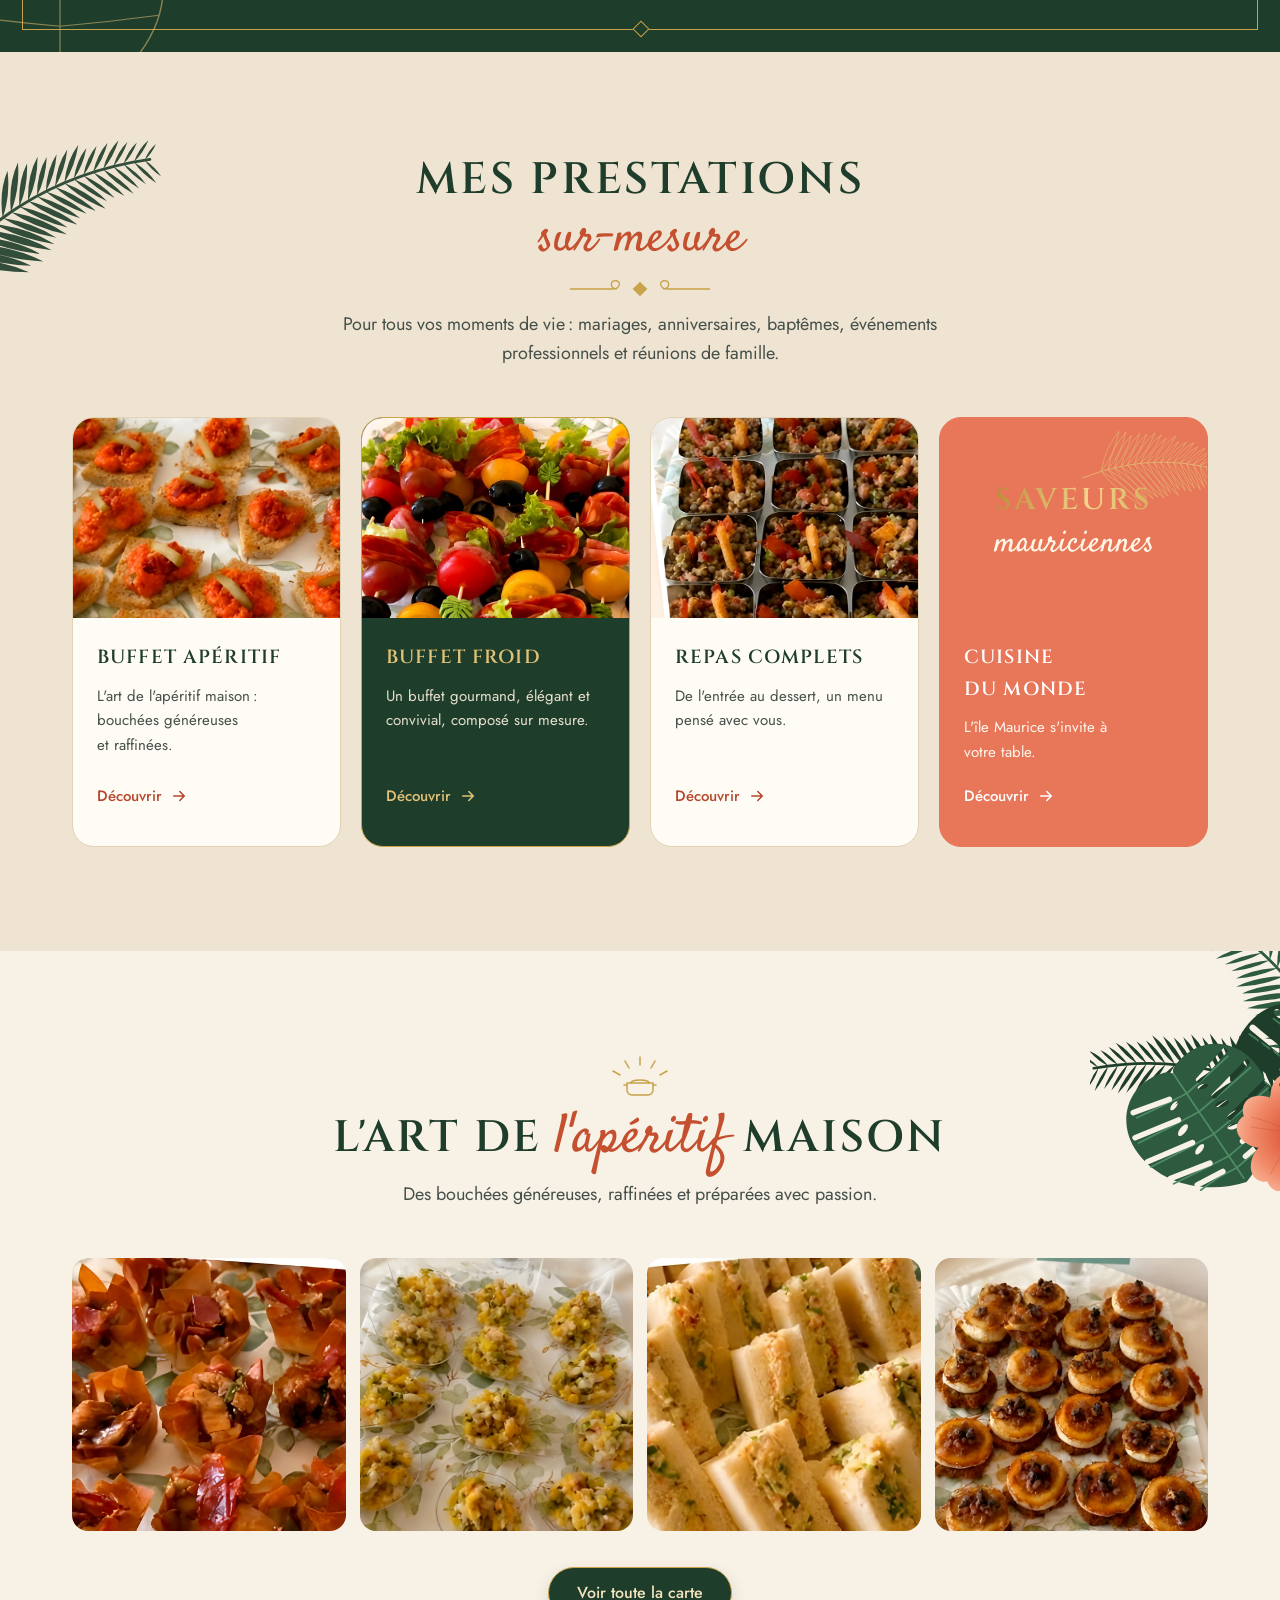
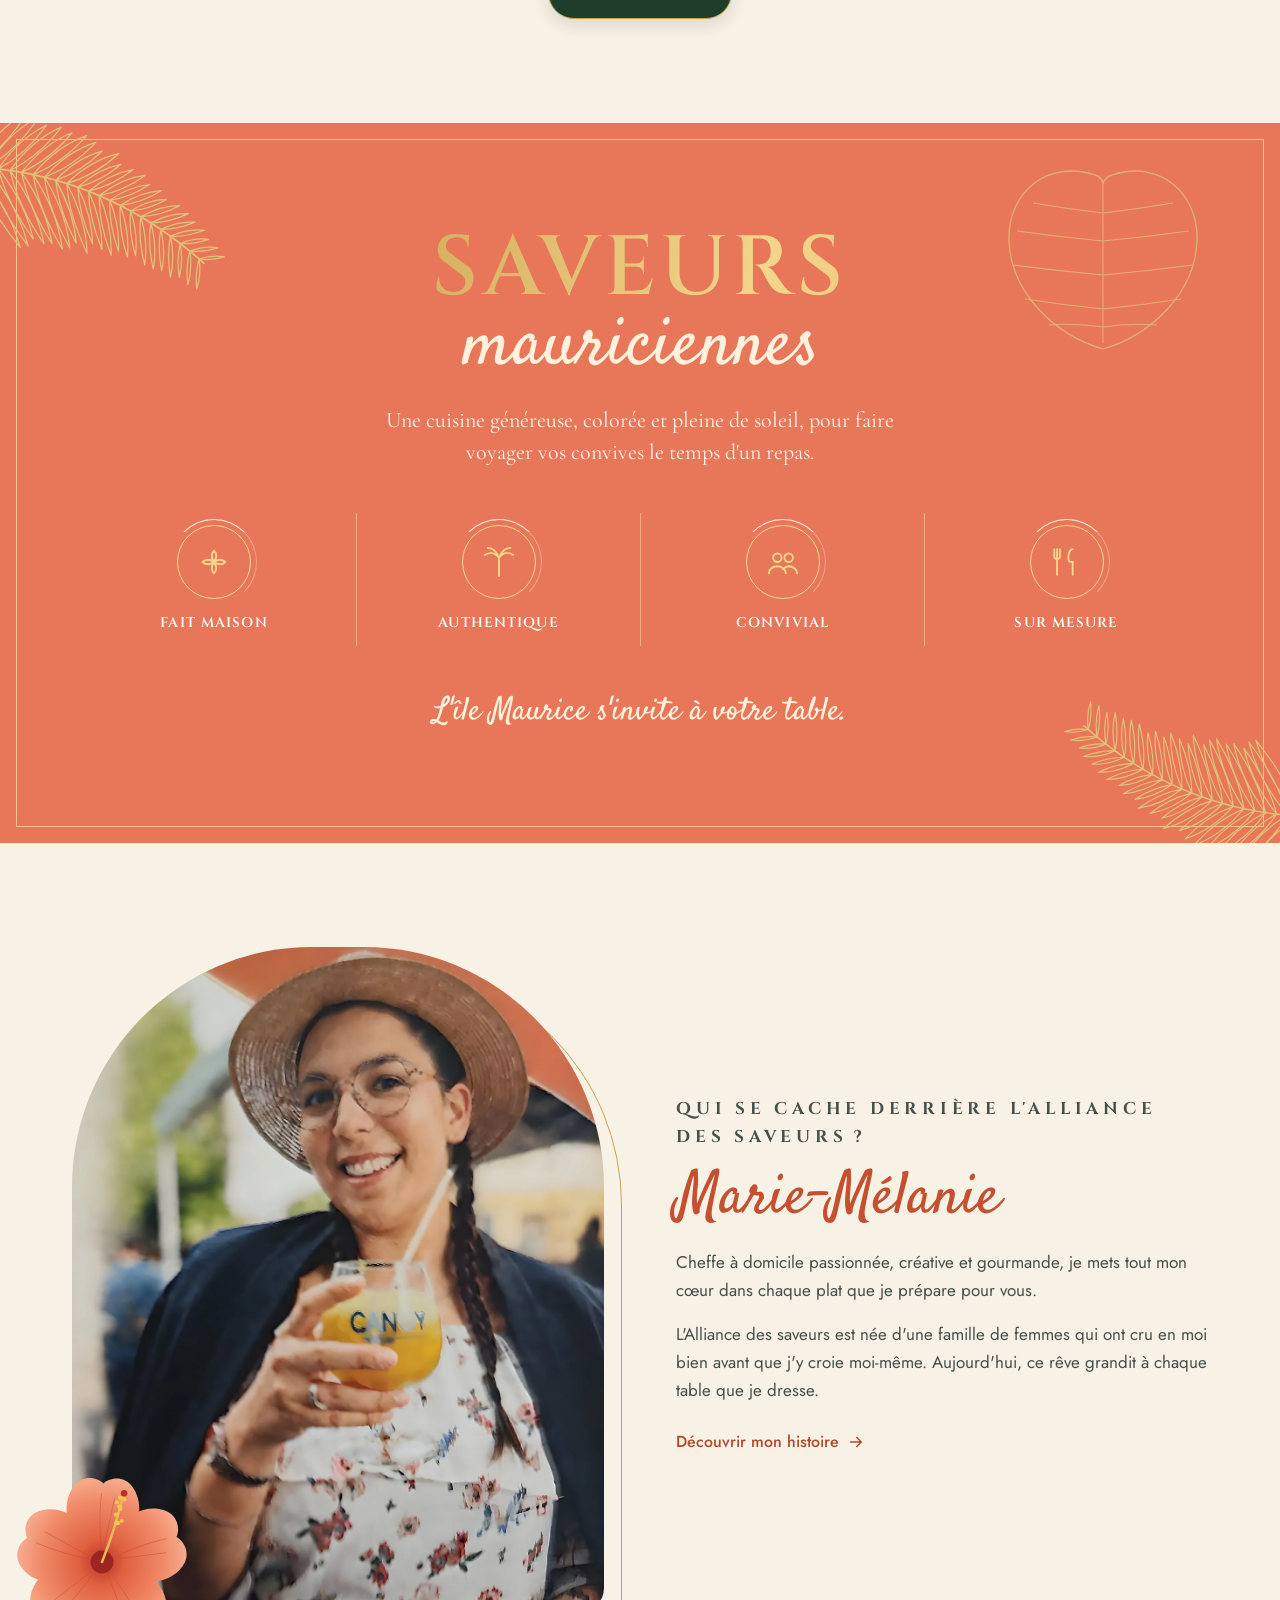
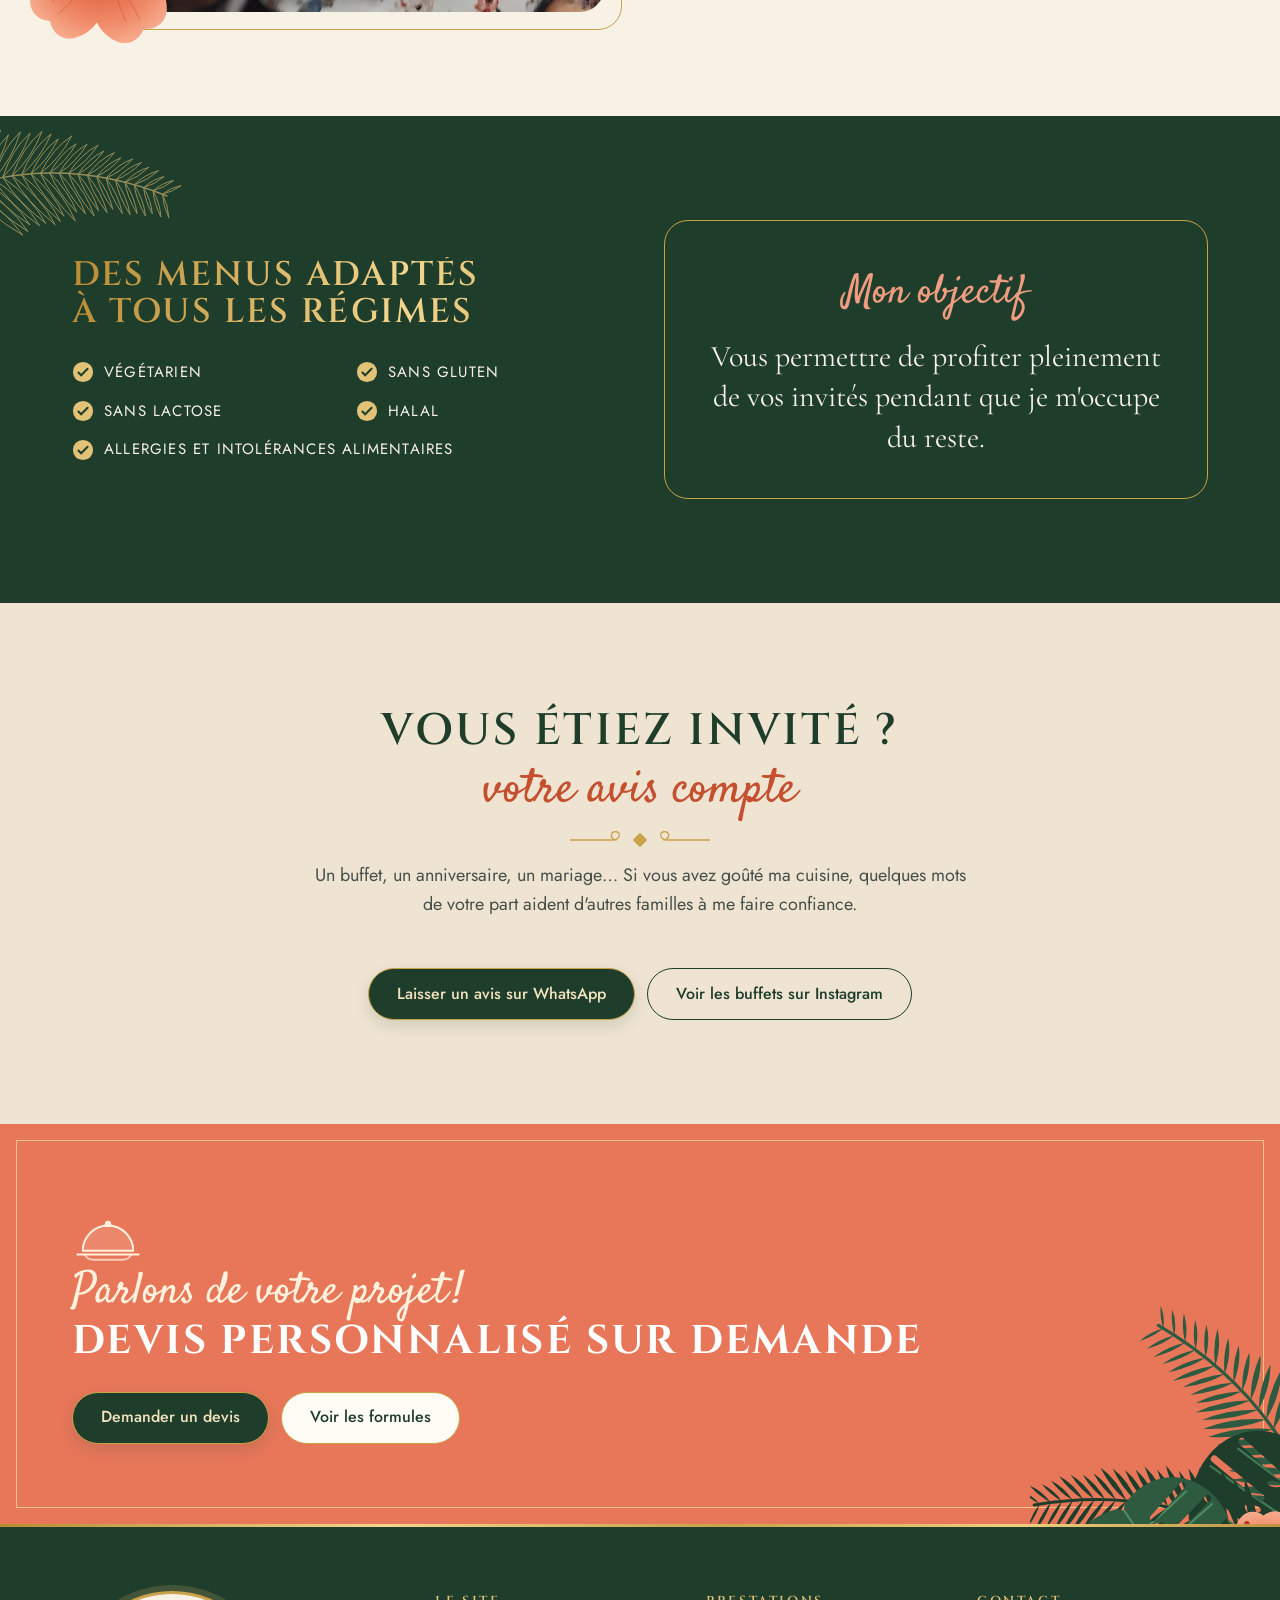
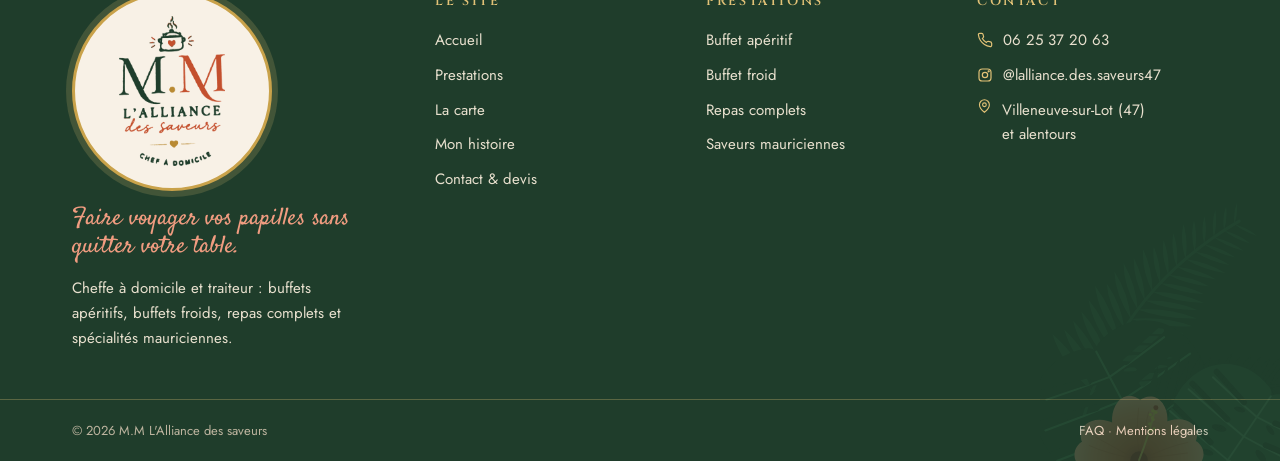
==== commit 99efdb69: "Améliorations suite à l'audit du site - Accroche « Faire voyager vos papilles » en titre de l'accuei" ====
--- a/index.html
+++ b/index.html
@@ -3,14 +3,15 @@
 <head>
 <meta charset="utf-8">
 <meta name="viewport" content="width=device-width, initial-scale=1, viewport-fit=cover">
-<title>M.M L'Alliance des saveurs</title>
+<title>M.M L'Alliance des saveurs · Faire voyager vos papilles</title>
 <meta name="description" content="Marie-Mélanie, cheffe à domicile et traiteur à Villeneuve-sur-Lot (47) : buffets apéritifs, buffets froids, repas complets et spécialités mauriciennes et espagnoles, 100 % sur mesure.">
 <meta property="og:type" content="website">
 <meta property="og:locale" content="fr_FR">
 <meta property="og:site_name" content="M.M L'Alliance des saveurs">
 <meta property="og:title" content="M.M L'Alliance des saveurs">
 <meta property="og:description" content="Marie-Mélanie, cheffe à domicile et traiteur à Villeneuve-sur-Lot (47) : buffets apéritifs, buffets froids, repas complets et spécialités mauriciennes et espagnoles, 100 % sur mesure.">
-<meta property="og:image" content="img/chevre.jpg">
+<meta property="og:image" content="https://rapheafezf.github.io/lalliancedessaveur/img/chevre.jpg">
+<meta name="twitter:card" content="summary_large_image">
 <meta name="theme-color" content="#1F3D2B">
 <link rel="preconnect" href="https://fonts.googleapis.com">
 <link rel="preconnect" href="https://fonts.gstatic.com" crossorigin>
@@ -26,7 +27,7 @@
 <span><svg width="14" height="14" viewBox="0 0 24 24" fill="none" stroke="#E2C277" stroke-width="1.8" stroke-linecap="round" aria-hidden="true"><path d="M22 16.9v3a2 2 0 0 1-2.2 2 19.8 19.8 0 0 1-8.6-3.1 19.5 19.5 0 0 1-6-6A19.8 19.8 0 0 1 2.1 4.2 2 2 0 0 1 4.1 2h3a2 2 0 0 1 2 1.7c.1.9.4 1.8.7 2.7a2 2 0 0 1-.5 2.1L8 9.8a16 16 0 0 0 6 6l1.3-1.3a2 2 0 0 1 2.1-.4c.9.3 1.8.6 2.7.7a2 2 0 0 1 1.7 2z"/></svg>06 25 37 20 63<span class="tb-extra"> · Devis personnalisé sur demande</span></span>
 </div></div>
 <header class="site-header"><div class="wrap header-in">
-<a class="logo" href="index.html" aria-label="M.M L'Alliance des saveurs, accueil"><img class="logo-img" src="img/logo-word.png" width="900" height="680" alt="M.M L'Alliance des saveurs"></a>
+<a class="logo" href="index.html" aria-label="M.M L'Alliance des saveurs, accueil"><img class="logo-img" src="img/logo-word.webp" width="900" height="680" alt="M.M L'Alliance des saveurs"></a>
 <div class="header-actions">
 <a class="btn btn-primary btn-sm header-cta" href="contact.html">Devis</a>
 <button class="menu-btn" type="button" aria-expanded="false" aria-controls="nav" aria-label="Ouvrir le menu"><svg class="ico-open" width="20" height="20" viewBox="0 0 24 24" fill="none" stroke="currentColor" stroke-width="1.8" stroke-linecap="round" aria-hidden="true"><path d="M4 7h16M4 12h16M4 17h10"/></svg><svg class="ico-close" width="20" height="20" viewBox="0 0 24 24" fill="none" stroke="currentColor" stroke-width="1.8" stroke-linecap="round" aria-hidden="true"><path d="M6 6l12 12M18 6 6 18"/></svg></button>
@@ -45,9 +46,10 @@
   <div class="wrap over">
     <div>
       <p class="eyebrow">Cheffe à domicile · Traiteur</p>
-      <h1>Votre événement <span class="script">est unique.</span><br>Votre menu <span class="script">aussi.</span></h1>
+      <h1>Faire voyager <span class="script">vos papilles</span><br>sans quitter <span class="script">votre table.</span></h1>
       <div class="heart-rule" style="justify-content:flex-start;margin-top:24px"><svg width="16" height="14" viewBox="0 0 24 21" aria-hidden="true"><path d="M12 21C5 15 0 11 0 6a6 6 0 0 1 12-2 6 6 0 0 1 12 2c0 5-5 9-12 15z" fill="currentColor"/></svg></div>
-      <p class="lead">Je crée des prestations 100 % sur mesure, adaptées à vos envies, à votre budget et à vos besoins alimentaires. Buffets apéritifs, buffets froids, repas complets et spécialités mauriciennes, à Villeneuve-sur-Lot et alentours.</p>
+      <div class="hero-strip" aria-hidden="true"><img src="img/chevre.webp" alt=""><img src="img/brochettes.webp" alt=""><img src="img/mangue.webp" alt=""></div>
+      <p class="lead">Cuisine mauricienne, espagnole et d'ici, faite maison. Je crée des prestations 100 % sur mesure, adaptées à vos envies, à votre budget et à vos besoins alimentaires. Buffets apéritifs, buffets froids, repas complets et spécialités mauriciennes, à Villeneuve-sur-Lot et alentours.</p>
       <div class="hero-ctas">
         <a class="btn btn-primary" href="contact.html">Parlons de votre projet</a>
         <a class="btn btn-ghost" href="carte.html">Voir les créations</a>
@@ -61,8 +63,8 @@
     <div class="hero-visual">
       <div class="blob"></div>
       <div class="leaf" style="width:62%;height:56%;right:-6%;top:-4%;opacity:.9" aria-hidden="true"><svg><use href="#palm-gold"/></svg></div>
-      <img class="main" src="img/chevre.jpg" alt="Toasts de chèvre, miel et noix dressés sur un plateau">
-      <img class="round" src="img/saumon.jpg" alt="Verrines crevettes, crème et avocat">
+      <img class="main" src="img/chevre.webp" alt="Toasts de chèvre, miel et noix dressés sur un plateau">
+      <img class="round" src="img/saumon.webp" alt="Verrines crevettes, crème et avocat">
       <div class="leaf" style="width:120px;height:120px;right:30%;bottom:-10px" aria-hidden="true"><svg><use href="#hibiscus"/></svg></div>
       <div class="badge"><span class="caps">Marie-Mélanie</span><p style="font-family:var(--f-script);font-size:20px;color:var(--rose);line-height:1.25">Voyager peut parfois commencer autour d'une simple assiette.</p></div>
     </div>
@@ -111,15 +113,15 @@
     </div>
     <div class="grid-4">
       <a class="card" href="prestations.html#buffet-aperitif">
-        <img loading="lazy" decoding="async" src="img/poivrons.jpg" alt="Toasts de tapenade de poivrons et sobrasada">
+        <img loading="lazy" decoding="async" src="img/poivrons.webp" alt="Toasts de tapenade de poivrons et sobrasada">
         <div class="card-body"><h3>Buffet apéritif</h3><p>L'art de l'apéritif maison : bouchées généreuses et raffinées.</p><span class="link-arrow">Découvrir <svg width="18" height="18" viewBox="0 0 24 24" fill="none" stroke="currentColor" stroke-width="2" stroke-linecap="round" aria-hidden="true"><path d="M5 12h14M13 6l6 6-6 6"/></svg></span></div>
       </a>
       <a class="card dark" href="prestations.html#buffet-froid">
-        <img loading="lazy" decoding="async" src="img/brochettes.jpg" alt="Brochettes de charcuterie, tomates cerises et olives">
+        <img loading="lazy" decoding="async" src="img/brochettes.webp" alt="Brochettes de charcuterie, tomates cerises et olives">
         <div class="card-body"><h3>Buffet froid</h3><p>Un buffet gourmand, élégant et convivial, composé sur mesure.</p><span class="link-arrow">Découvrir <svg width="18" height="18" viewBox="0 0 24 24" fill="none" stroke="currentColor" stroke-width="2" stroke-linecap="round" aria-hidden="true"><path d="M5 12h14M13 6l6 6-6 6"/></svg></span></div>
       </a>
       <a class="card" href="prestations.html#repas">
-        <img loading="lazy" decoding="async" src="img/lentilles.jpg" alt="Verrines de salade de lentilles">
+        <img loading="lazy" decoding="async" src="img/lentilles.webp" alt="Verrines de salade de lentilles">
         <div class="card-body"><h3>Repas complets</h3><p>De l'entrée au dessert, un menu pensé avec vous.</p><span class="link-arrow">Découvrir <svg width="18" height="18" viewBox="0 0 24 24" fill="none" stroke="currentColor" stroke-width="2" stroke-linecap="round" aria-hidden="true"><path d="M5 12h14M13 6l6 6-6 6"/></svg></span></div>
       </a>
       <a class="card coral" href="prestations.html#maurice">
@@ -140,10 +142,10 @@
       <p class="lead">Des bouchées généreuses, raffinées et préparées avec passion.</p>
     </div>
     <div class="gallery">
-      <img loading="lazy" decoding="async" src="img/feuilletes.jpg" alt="Feuilletés à la viande">
-      <img loading="lazy" decoding="async" src="img/mangue.jpg" alt="Tartares fraîcheur à la mangue en cuillères">
-      <img loading="lazy" decoding="async" src="img/sandwichs.jpg" alt="Sandwichs au surimi">
-      <img loading="lazy" decoding="async" src="img/chevre.jpg" alt="Toasts chèvre, miel et noix">
+      <img loading="lazy" decoding="async" src="img/feuilletes.webp" alt="Feuilletés à la viande">
+      <img loading="lazy" decoding="async" src="img/mangue.webp" alt="Tartares fraîcheur à la mangue en cuillères">
+      <img loading="lazy" decoding="async" src="img/sandwichs.webp" alt="Sandwichs au surimi">
+      <img loading="lazy" decoding="async" src="img/chevre.webp" alt="Toasts chèvre, miel et noix">
     </div>
     <div style="display:flex;justify-content:center;margin-top:36px"><a class="btn btn-dark" href="carte.html">Voir toute la carte</a></div>
   </div>
@@ -172,7 +174,7 @@
 <section class="section has-deco">
   <div class="wrap over">
     <div class="split">
-      <div class="split-img arch"><img loading="lazy" decoding="async" src="img/cheffe.jpg" alt="La cheffe de M.M L'Alliance des saveurs, souriante, chapeau de paille"><div class="leaf" style="width:180px;height:180px;left:-60px;bottom:-40px" aria-hidden="true"><svg><use href="#hibiscus"/></svg></div></div>
+      <div class="split-img arch"><img loading="lazy" decoding="async" src="img/cheffe.webp" alt="La cheffe de M.M L'Alliance des saveurs, souriante, chapeau de paille"><div class="leaf" style="width:180px;height:180px;left:-60px;bottom:-40px" aria-hidden="true"><svg><use href="#hibiscus"/></svg></div></div>
       <div class="split-text">
         <p class="eyebrow">Qui se cache derrière L'Alliance des saveurs ?</p>
         <h2><span class="script" style="font-size:1.3em">Marie-Mélanie</span></h2>
@@ -205,6 +207,21 @@
   </div>
 </section>
 
+<!-- AVIS -->
+<section class="section bg-sand has-deco" aria-labelledby="avis-t">
+  <div class="wrap narrow over" style="text-align:center">
+    <div class="sec-head center">
+      <h2 id="avis-t" class="title">Vous étiez invité ?</h2>
+      <span class="script">votre avis compte</span>
+      <p class="lead">Un buffet, un anniversaire, un mariage… Si vous avez goûté ma cuisine, quelques mots de votre part aident d'autres familles à me faire confiance.</p>
+    </div>
+    <div style="display:flex;justify-content:center;flex-wrap:wrap;gap:12px">
+      <a class="btn btn-dark" href="https://wa.me/33625372063?text=Bonjour%20Marie-M%C3%A9lanie%2C%20voici%20mon%20avis%20sur%20votre%20prestation%20%3A%20" target="_blank" rel="noopener">Laisser un avis sur WhatsApp</a>
+      <a class="btn btn-ghost" href="https://www.instagram.com/lalliance.des.saveurs47/" target="_blank" rel="noopener">Voir les buffets sur Instagram</a>
+    </div>
+  </div>
+</section>
+
 <!-- CTA -->
 <section class="cta-band bg-coral framed has-deco">
   <div class="leaf hide-sm" style="width:340px;height:340px;right:-90px;bottom:-120px;transform:scaleX(-1)" aria-hidden="true"><svg><use href="#bouquet"/></svg></div>
@@ -219,7 +236,7 @@
 <div class="foot-leaf" aria-hidden="true"><svg><use href="#bouquet"/></svg></div>
 <div class="wrap footer-grid">
 <div>
-<a class="logo logo-medal" href="index.html" aria-label="M.M L'Alliance des saveurs, accueil"><img src="img/logo-full.png" width="631" height="900" alt="M.M L'Alliance des saveurs, chef à domicile"></a>
+<a class="logo logo-medal" href="index.html" aria-label="M.M L'Alliance des saveurs, accueil"><img src="img/logo-full.webp" width="631" height="900" alt="M.M L'Alliance des saveurs, chef à domicile"></a>
 <p class="foot-tag">Faire voyager vos papilles sans quitter votre table.</p>
 <p style="margin-top:14px;max-width:34ch">Cheffe à domicile et traiteur : buffets apéritifs, buffets froids, repas complets et spécialités mauriciennes.</p>
 </div>
@@ -235,7 +252,7 @@
 <li style="display:flex;gap:10px;align-items:flex-start"><svg width="16" height="16" viewBox="0 0 24 24" fill="none" stroke="#E2C277" stroke-width="1.8" stroke-linecap="round" aria-hidden="true"><path d="M20 10c0 6-8 12-8 12S4 16 4 10a8 8 0 0 1 16 0z"/><circle cx="12" cy="10" r="3"/></svg>Villeneuve-sur-Lot (47) et alentours</li>
 </ul></div>
 </div>
-<div class="foot-bottom"><div class="wrap"><span>© <span id="year">2026</span> M.M L'Alliance des saveurs · SIRET [À COMPLÉTER]</span><span><a href="contact.html#faq">FAQ</a> · <a href="contact.html">Mentions légales</a></span></div></div>
+<div class="foot-bottom"><div class="wrap"><span>© <span id="year">2026</span> M.M L'Alliance des saveurs</span><span><a href="contact.html#faq">FAQ</a> · <a href="mentions-legales.html">Mentions légales</a></span></div></div>
 </footer>
 <div class="toast" role="status" aria-live="polite"></div>
 <div class="nav-scrim" hidden></div>
--- a/style.css
+++ b/style.css
@@ -545,3 +545,21 @@
 .logo-medal{display:inline-flex;align-items:center;justify-content:center;width:200px;height:200px;border-radius:50%;background:var(--cream);border:3px solid var(--gold);box-shadow:0 0 0 6px rgba(226,194,119,.18)}
 .logo-medal img{height:150px;width:auto}
 html{scroll-padding-top:150px}
+
+/* ================= Amélioration suite audit ================= */
+/* Des plats dès le premier écran sur téléphone */
+.hero-strip{display:none}
+@media (max-width: 920px){
+  .hero-strip{display:grid;grid-template-columns:repeat(3,minmax(0,1fr));gap:8px;margin-top:22px}
+  .hero-strip img{width:100%;aspect-ratio:1;object-fit:cover;border-radius:16px;border:3px solid var(--paper);box-shadow:0 8px 20px rgba(31,61,43,.16)}
+  .hero-strip img:nth-child(2){border-radius:50%}
+}
+/* Tarifs sur devis */
+.price strong{display:inline-block}
+.price-note{display:block;font-size:13px;color:var(--muted);margin-top:2px}
+.formule.star .price-note{color:var(--on-dark)}
+/* Mentions légales */
+.legal h2{font-family:var(--f-serif);font-size:28px;color:var(--green);margin:36px 0 10px}
+.legal p,.legal li{color:var(--muted)}
+.legal ul{padding-left:20px}
+.legal .todo{background:#FFF1DC;border:1px dashed var(--terra);border-radius:6px;padding:0 6px;color:var(--terra)}
